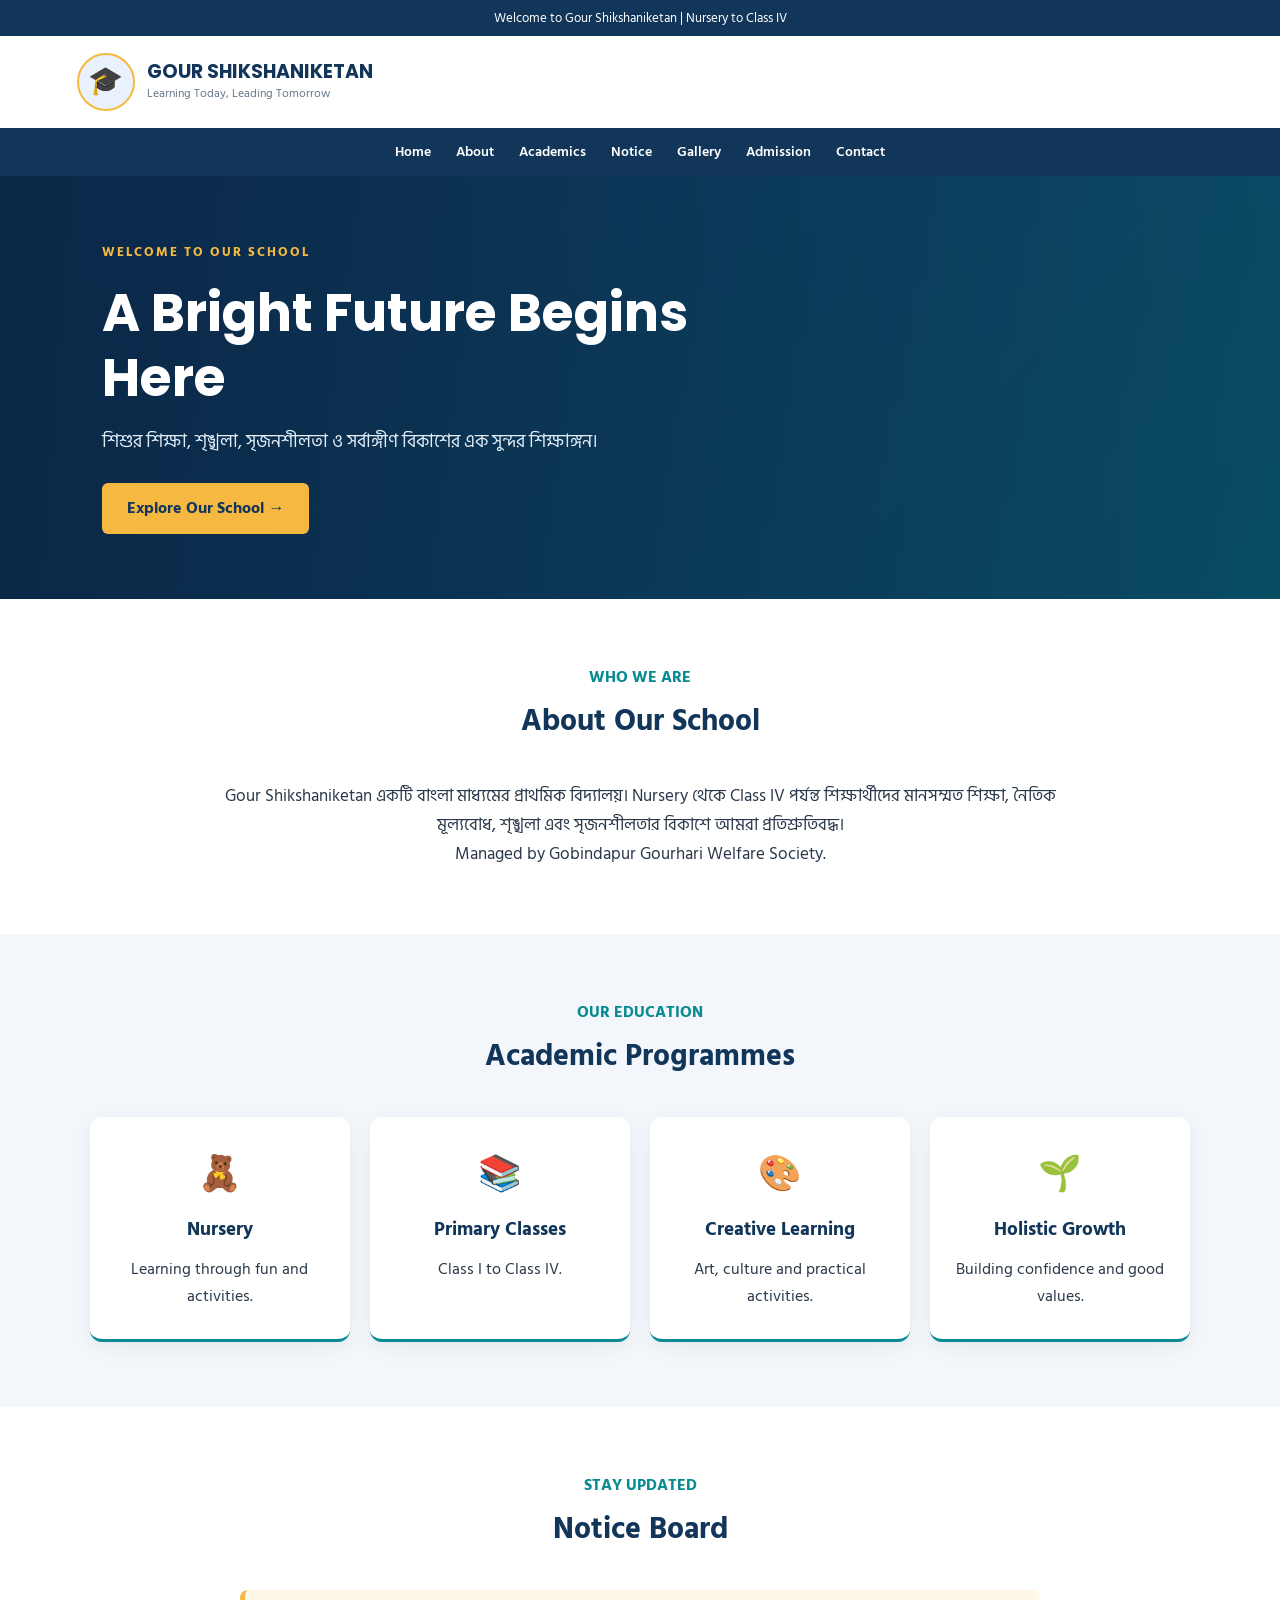
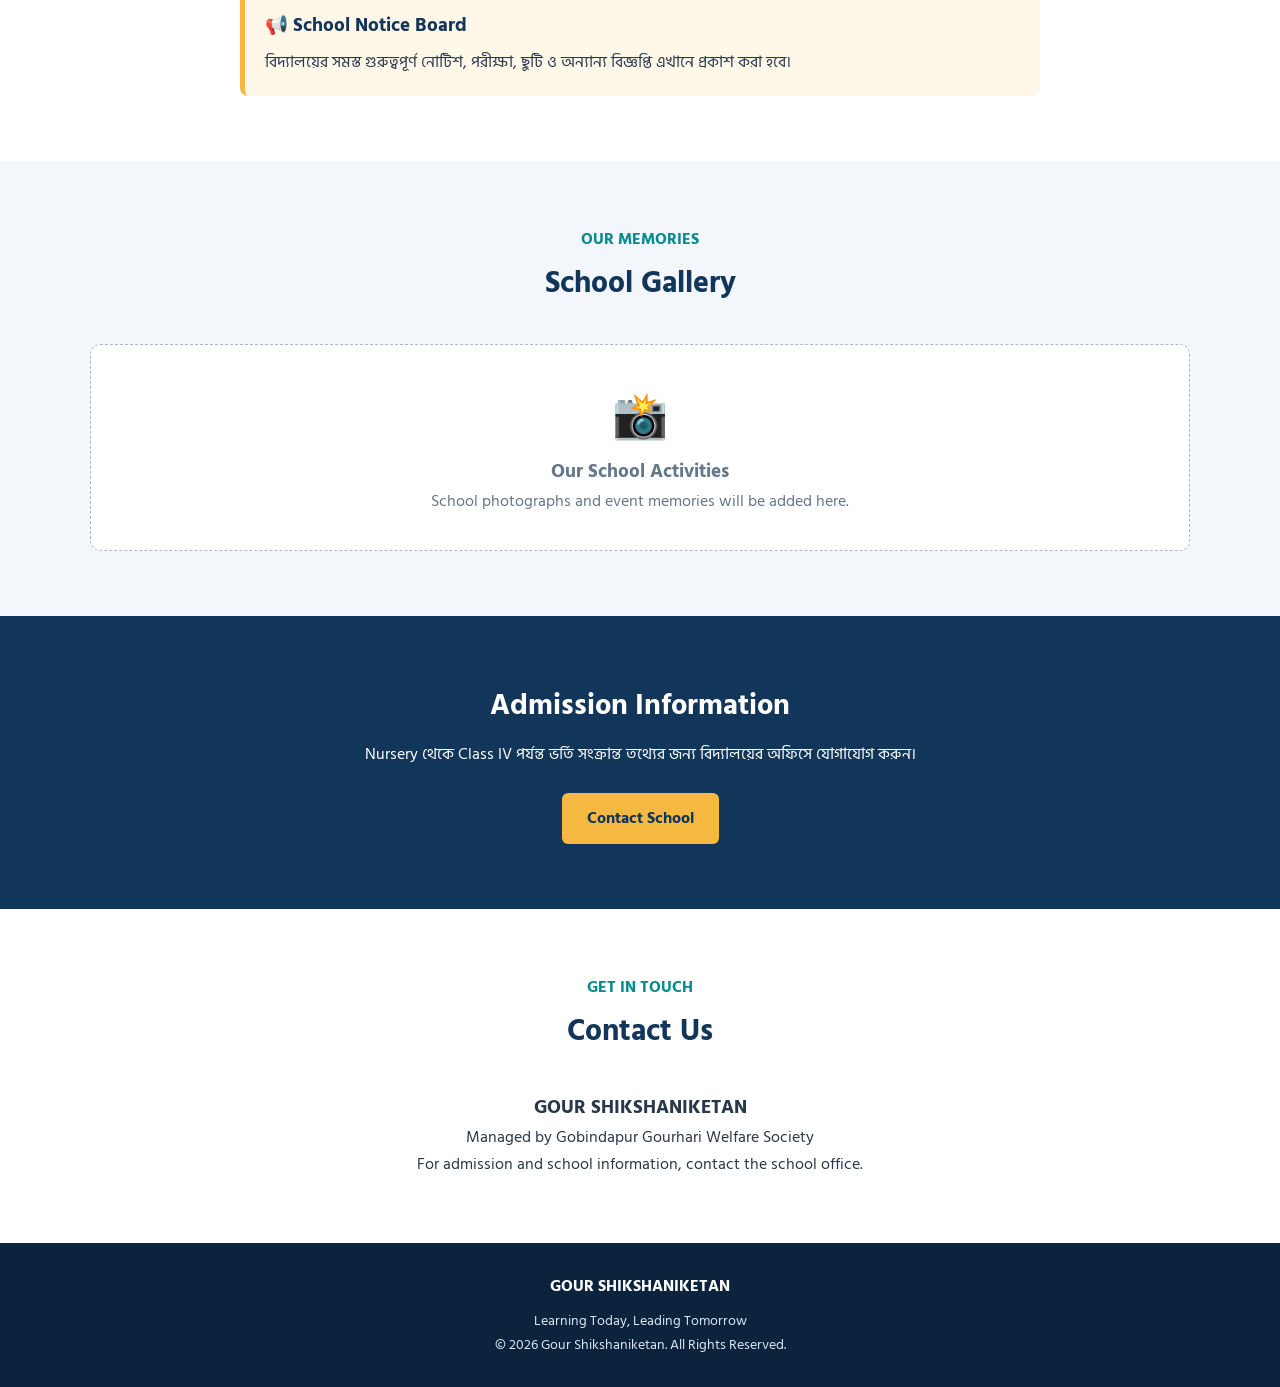
==== index.html @ a466cc0e "Update professional school design" ====
<!DOCTYPE html>
<html lang="bn">
<head>
<meta charset="UTF-8">
<meta name="viewport" content="width=device-width, initial-scale=1.0">
<meta name="description" content="Gour Shikshaniketan - A Bengali Medium School, Nursery to Class IV.">
<title>Gour Shikshaniketan | Official Website</title>

<link href="https://fonts.googleapis.com/css2?family=Hind+Siliguri:wght@400;500;600;700&family=Poppins:wght@400;500;600;700;800&display=swap" rel="stylesheet">

<style>
:root {
  --navy: #12365a;
  --blue: #1769aa;
  --teal: #078b91;
  --gold: #f5b942;
  --light: #f3f7fc;
  --white: #ffffff;
  --text: #29384a;
}

* {
  margin: 0;
  padding: 0;
  box-sizing: border-box;
}

html {
  scroll-behavior: smooth;
}

body {
  font-family: 'Hind Siliguri', sans-serif;
  color: var(--text);
  background: var(--light);
  line-height: 1.7;
}

a {
  text-decoration: none;
}

.topbar {
  background: var(--navy);
  color: white;
  text-align: center;
  padding: 7px;
  font-size: 13px;
}

header {
  background: white;
  padding: 17px 6%;
  display: flex;
  align-items: center;
  justify-content: space-between;
  gap: 15px;
  flex-wrap: wrap;
}

.brand {
  display: flex;
  align-items: center;
  gap: 12px;
}

.logo {
  height: 58px;
  width: 58px;
  border-radius: 50%;
  background: #e9f2fc;
  display: grid;
  place-items: center;
  color: var(--navy);
  font-size: 28px;
  border: 2px solid var(--gold);
}

.brand h1 {
  color: var(--navy);
  font-family: Poppins, sans-serif;
  font-size: 19px;
  line-height: 1.3;
}

.brand p {
  font-size: 12px;
  color: #66778b;
}

nav {
  background: var(--navy);
  padding: 12px 5%;
  display: flex;
  justify-content: center;
  flex-wrap: wrap;
  gap: 25px;
}

nav a {
  color: white;
  font-size: 14px;
  font-weight: 600;
}

nav a:hover {
  color: var(--gold);
}

.hero {
  min-height: 420px;
  background:
    linear-gradient(90deg, rgba(10,35,65,.94), rgba(10,35,65,.60)),
    linear-gradient(135deg, #1769aa, #078b91);
  display: flex;
  align-items: center;
  padding: 65px 8%;
  color: white;
}

.hero-content {
  max-width: 720px;
}

.hero .tag {
  color: var(--gold);
  font-weight: 700;
  letter-spacing: 2px;
  font-size: 13px;
}

.hero h2 {
  font-family: Poppins, sans-serif;
  font-size: clamp(30px, 5vw, 52px);
  line-height: 1.25;
  margin: 17px 0;
}

.hero p {
  font-size: 18px;
  max-width: 600px;
  color: #e2edf8;
}

.btn {
  display: inline-block;
  background: var(--gold);
  color: var(--navy);
  padding: 12px 25px;
  border-radius: 6px;
  font-weight: 700;
  margin-top: 25px;
}

.section {
  padding: 65px 7%;
}

.section-title {
  text-align: center;
  margin-bottom: 35px;
}

.section-title span {
  color: var(--teal);
  font-weight: 700;
}

.section-title h2 {
  color: var(--navy);
  font-size: 30px;
  margin-top: 5px;
}

.about {
  background: white;
}

.about-content {
  max-width: 850px;
  margin: auto;
  text-align: center;
  font-size: 17px;
}

.cards {
  display: grid;
  grid-template-columns: repeat(auto-fit, minmax(210px, 1fr));
  gap: 20px;
}

.card {
  background: white;
  padding: 28px 20px;
  border-radius: 12px;
  text-align: center;
  box-shadow: 0 5px 20px rgba(0,0,0,.06);
  border-bottom: 3px solid var(--teal);
}

.card .icon {
  font-size: 35px;
}

.card h3 {
  color: var(--navy);
  margin: 10px 0;
}

.notice-section {
  background: white;
}

.notice {
  max-width: 800px;
  margin: auto;
  background: #fff8e9;
  border-left: 5px solid var(--gold);
  padding: 20px;
  border-radius: 8px;
}

.notice h3 {
  color: var(--navy);
}

.notice p {
  margin-top: 7px;
}

.gallery {
  background: var(--light);
}

.gallery-box {
  background: white;
  padding: 35px 15px;
  text-align: center;
  border-radius: 10px;
  border: 1px dashed #aab9c9;
  color: #65778b;
}

.admission {
  background: var(--navy);
  color: white;
  text-align: center;
}

.admission h2 {
  font-size: 29px;
  margin-bottom: 10px;
}

.contact {
  background: white;
  text-align: center;
}

footer {
  background: #0b233d;
  color: #dce7f2;
  text-align: center;
  padding: 30px 15px;
  font-size: 14px;
}

footer h3 {
  color: white;
  margin-bottom: 8px;
}

@media(max-width:600px) {
  header {
    justify-content: center;
    text-align: center;
  }

  .brand {
    flex-direction: column;
  }

  nav {
    gap: 12px 18px;
  }

  .hero {
    min-height: 350px;
    padding: 45px 7%;
  }

  .section {
    padding: 45px 6%;
  }
}
</style>
</head>

<body>

<div class="topbar">
Welcome to Gour Shikshaniketan | Nursery to Class IV
</div>

<header>
  <div class="brand">
    <div class="logo">🎓</div>
    <div>
      <h1>GOUR SHIKSHANIKETAN</h1>
      <p>Learning Today, Leading Tomorrow</p>
    </div>
  </div>
</header>

<nav>
  <a href="#home">Home</a>
  <a href="#about">About</a>
  <a href="#academics">Academics</a>
  <a href="#notice">Notice</a>
  <a href="#gallery">Gallery</a>
  <a href="#admission">Admission</a>
  <a href="#contact">Contact</a>
</nav>

<section class="hero" id="home">
  <div class="hero-content">
    <div class="tag">WELCOME TO OUR SCHOOL</div>
    <h2>A Bright Future Begins Here</h2>
    <p>
      শিশুর শিক্ষা, শৃঙ্খলা, সৃজনশীলতা ও
      সর্বাঙ্গীণ বিকাশের এক সুন্দর শিক্ষাঙ্গন।
    </p>
    <a class="btn" href="#about">Explore Our School →</a>
  </div>
</section>

<section class="section about" id="about">
  <div class="section-title">
    <span>WHO WE ARE</span>
    <h2>About Our School</h2>
  </div>
  <div class="about-content">
    <p>
      Gour Shikshaniketan একটি বাংলা মাধ্যমের
      প্রাথমিক বিদ্যালয়। Nursery থেকে Class IV
      পর্যন্ত শিক্ষার্থীদের মানসম্মত শিক্ষা,
      নৈতিক মূল্যবোধ, শৃঙ্খলা এবং সৃজনশীলতার
      বিকাশে আমরা প্রতিশ্রুতিবদ্ধ।
    </p>
    <p>
      Managed by Gobindapur Gourhari Welfare Society.
    </p>
  </div>
</section>

<section class="section" id="academics">
  <div class="section-title">
    <span>OUR EDUCATION</span>
    <h2>Academic Programmes</h2>
  </div>

  <div class="cards">
    <div class="card">
      <div class="icon">🧸</div>
      <h3>Nursery</h3>
      <p>Learning through fun and activities.</p>
    </div>
    <div class="card">
      <div class="icon">📚</div>
      <h3>Primary Classes</h3>
      <p>Class I to Class IV.</p>
    </div>
    <div class="card">
      <div class="icon">🎨</div>
      <h3>Creative Learning</h3>
      <p>Art, culture and practical activities.</p>
    </div>
    <div class="card">
      <div class="icon">🌱</div>
      <h3>Holistic Growth</h3>
      <p>Building confidence and good values.</p>
    </div>
  </div>
</section>

<section class="section notice-section" id="notice">
  <div class="section-title">
    <span>STAY UPDATED</span>
    <h2>Notice Board</h2>
  </div>

  <div class="notice">
    <h3>📢 School Notice Board</h3>
    <p>
      বিদ্যালয়ের সমস্ত গুরুত্বপূর্ণ নোটিশ,
      পরীক্ষা, ছুটি ও অন্যান্য বিজ্ঞপ্তি
      এখানে প্রকাশ করা হবে।
    </p>
  </div>
</section>

<section class="section gallery" id="gallery">
  <div class="section-title">
    <span>OUR MEMORIES</span>
    <h2>School Gallery</h2>
  </div>

  <div class="gallery-box">
    <div style="font-size:45px">📸</div>
    <h3>Our School Activities</h3>
    <p>School photographs and event memories will be added here.</p>
  </div>
</section>

<section class="section admission" id="admission">
  <h2>Admission Information</h2>
  <p>
    Nursery থেকে Class IV পর্যন্ত ভর্তি সংক্রান্ত
    তথ্যের জন্য বিদ্যালয়ের অফিসে যোগাযোগ করুন।
  </p>
  <a class="btn" href="#contact">Contact School</a>
</section>

<section class="section contact" id="contact">
  <div class="section-title">
    <span>GET IN TOUCH</span>
    <h2>Contact Us</h2>
  </div>

  <h3>GOUR SHIKSHANIKETAN</h3>
  <p>Managed by Gobindapur Gourhari Welfare Society</p>
  <p>For admission and school information, contact the school office.</p>
</section>

<footer>
  <h3>GOUR SHIKSHANIKETAN</h3>
  <p>Learning Today, Leading Tomorrow</p>
  <p>© 2026 Gour Shikshaniketan. All Rights Reserved.</p>
</footer>

</body>
</html>
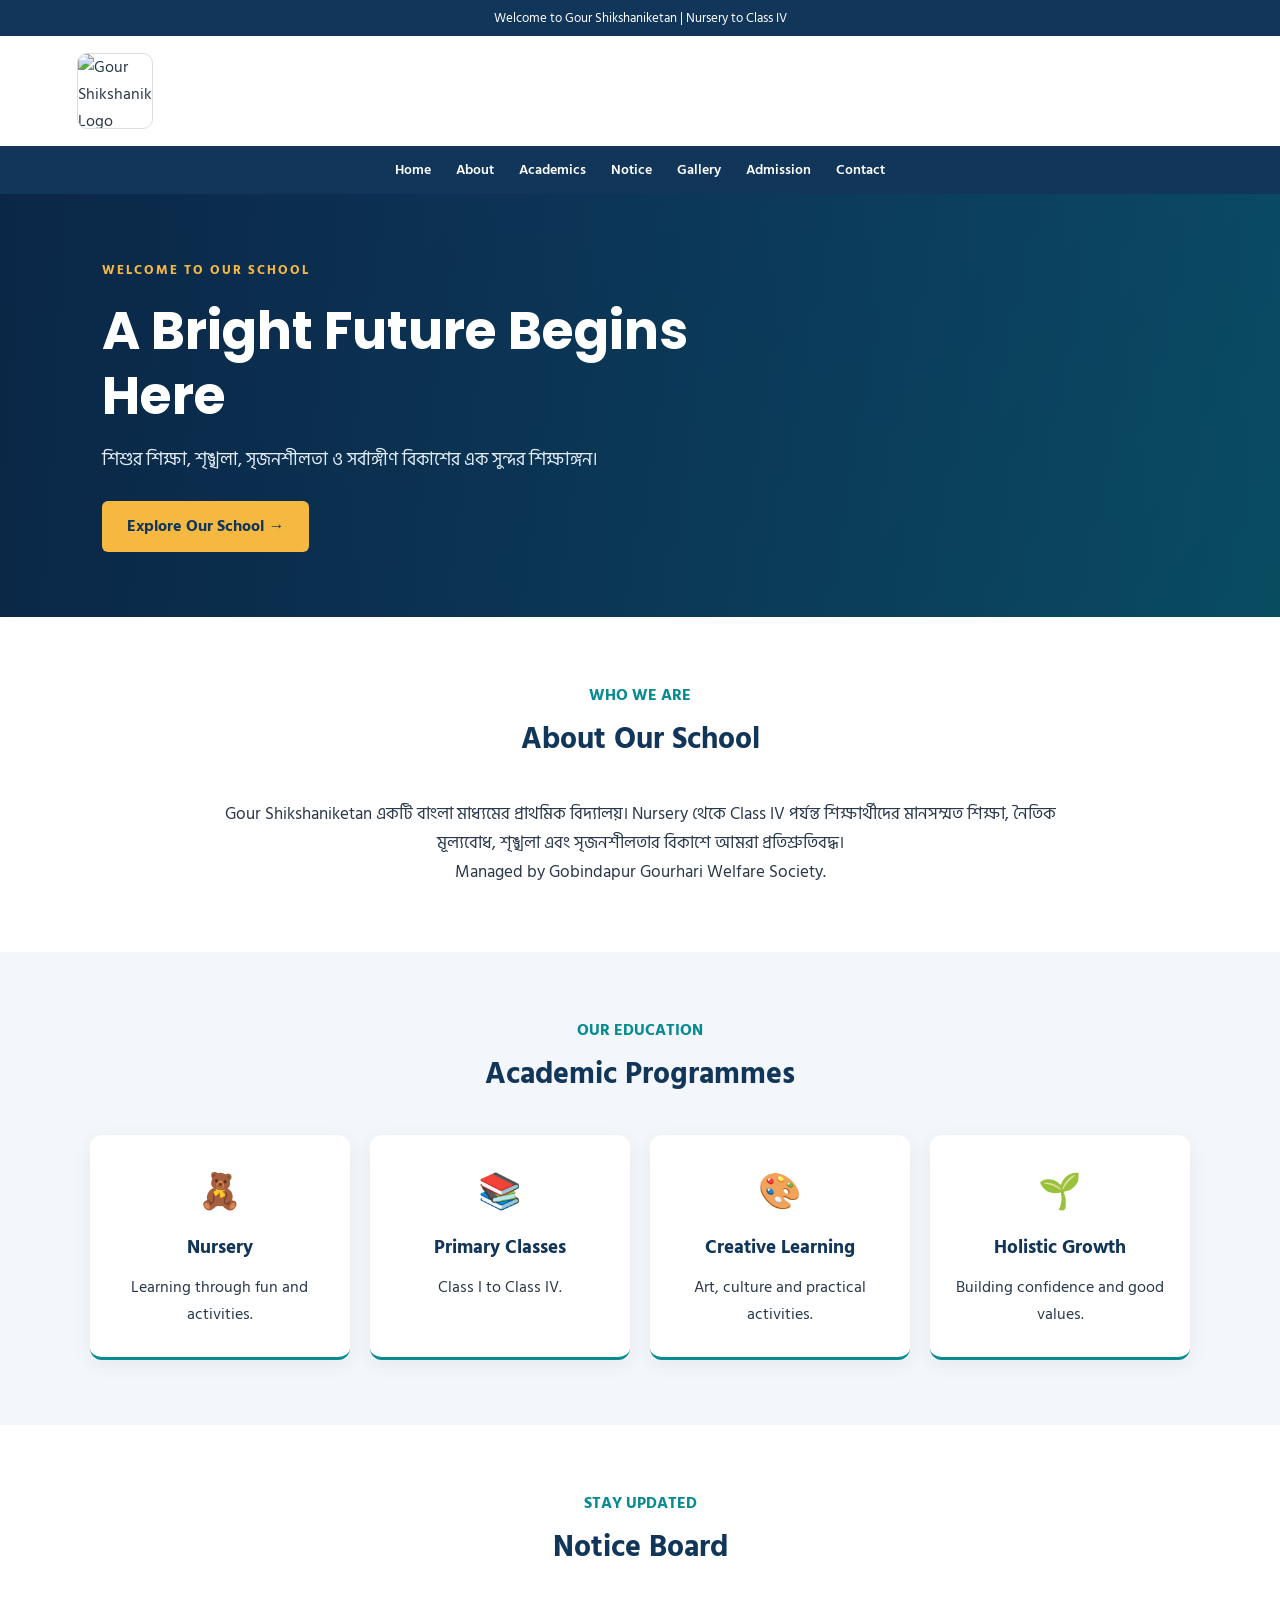
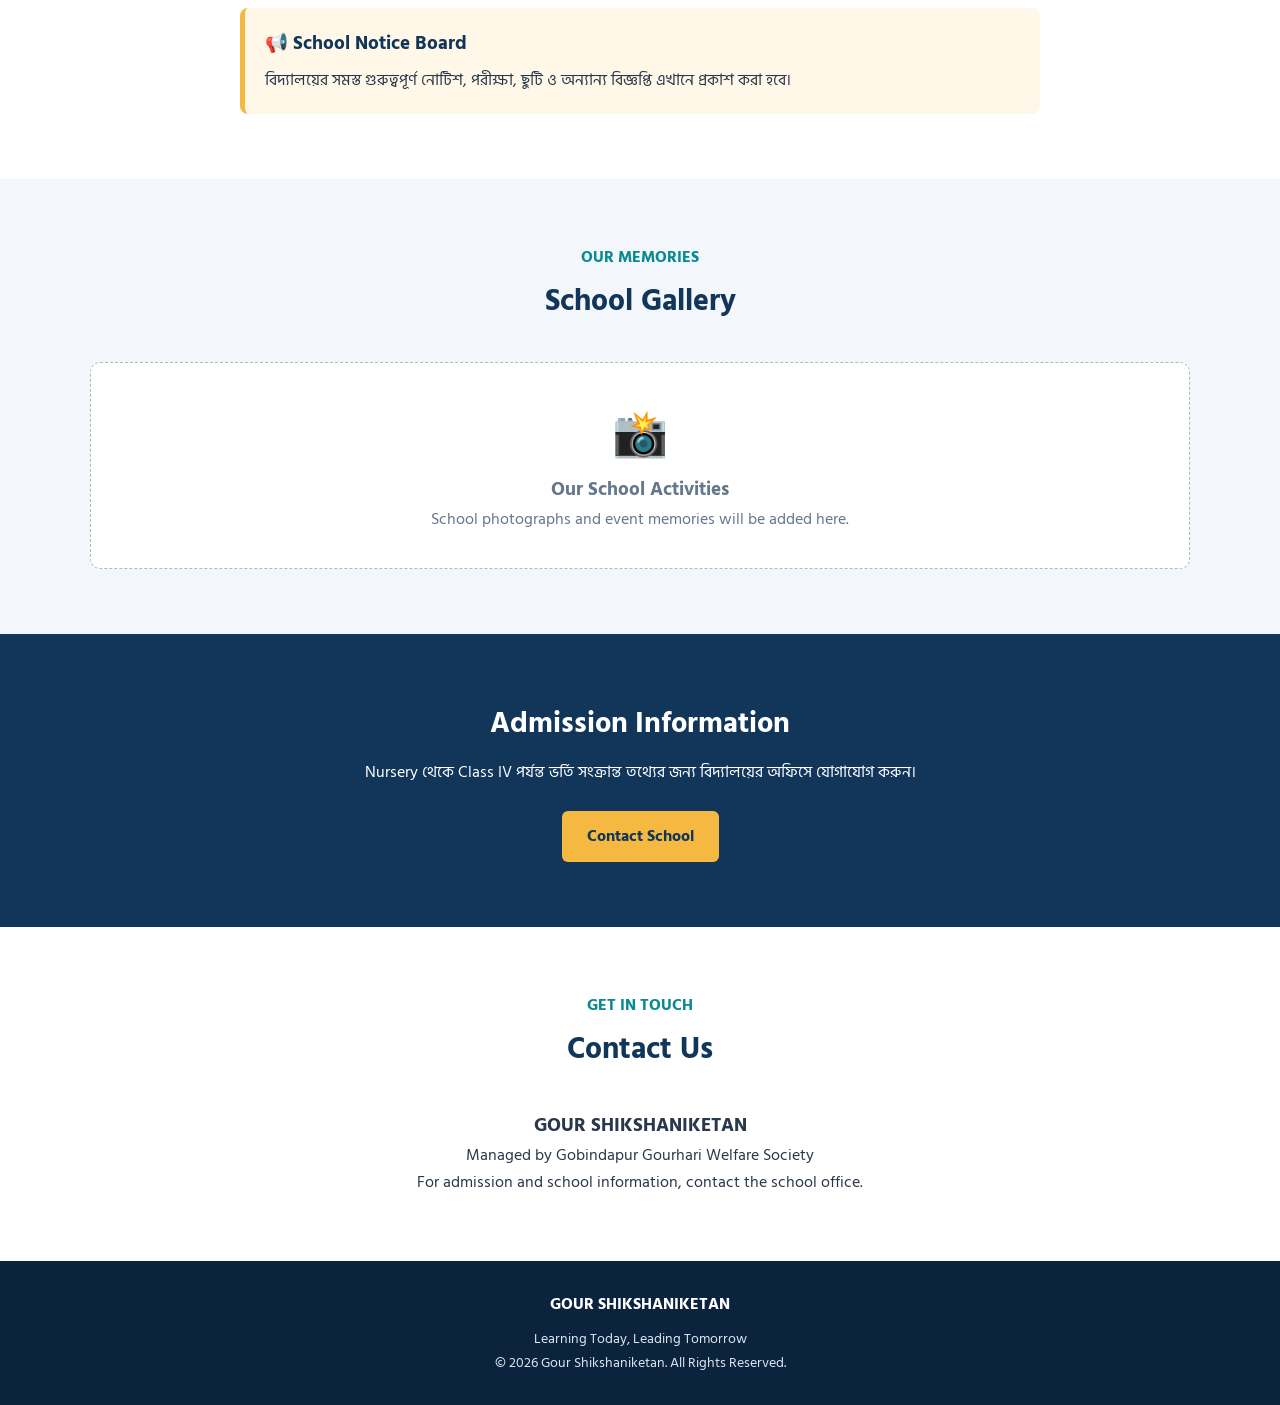
==== commit 13a6c713: "Update index.html" ====
--- a/index.html
+++ b/index.html
@@ -1,4 +1,3 @@
-
 <!DOCTYPE html>
 <html lang="bn">
 <head>
@@ -66,15 +65,19 @@
 }
 
 .logo {
-  height: 58px;
-  width: 58px;
-  border-radius: 50%;
-  background: #e9f2fc;
-  display: grid;
-  place-items: center;
-  color: var(--navy);
-  font-size: 28px;
-  border: 2px solid var(--gold);
+  width: 76px;
+  height: 76px;
+  background: white;
+  border-radius: 10px;
+  border: 1px solid #ddd;
+  overflow: hidden;
+  flex-shrink: 0;
+}
+
+.logo img {
+  width: 100%;
+  height: 100%;
+  object-fit: contain;
 }
 
 .brand h1 {
@@ -305,7 +308,8 @@
 
 <header>
   <div class="brand">
-    <div class="logo">🎓</div>
+    <div class="logo">
+  <img src="school-logo.png" alt="Gour Shikshaniketan Logo">
     <div>
       <h1>GOUR SHIKSHANIKETAN</h1>
       <p>Learning Today, Leading Tomorrow</p>
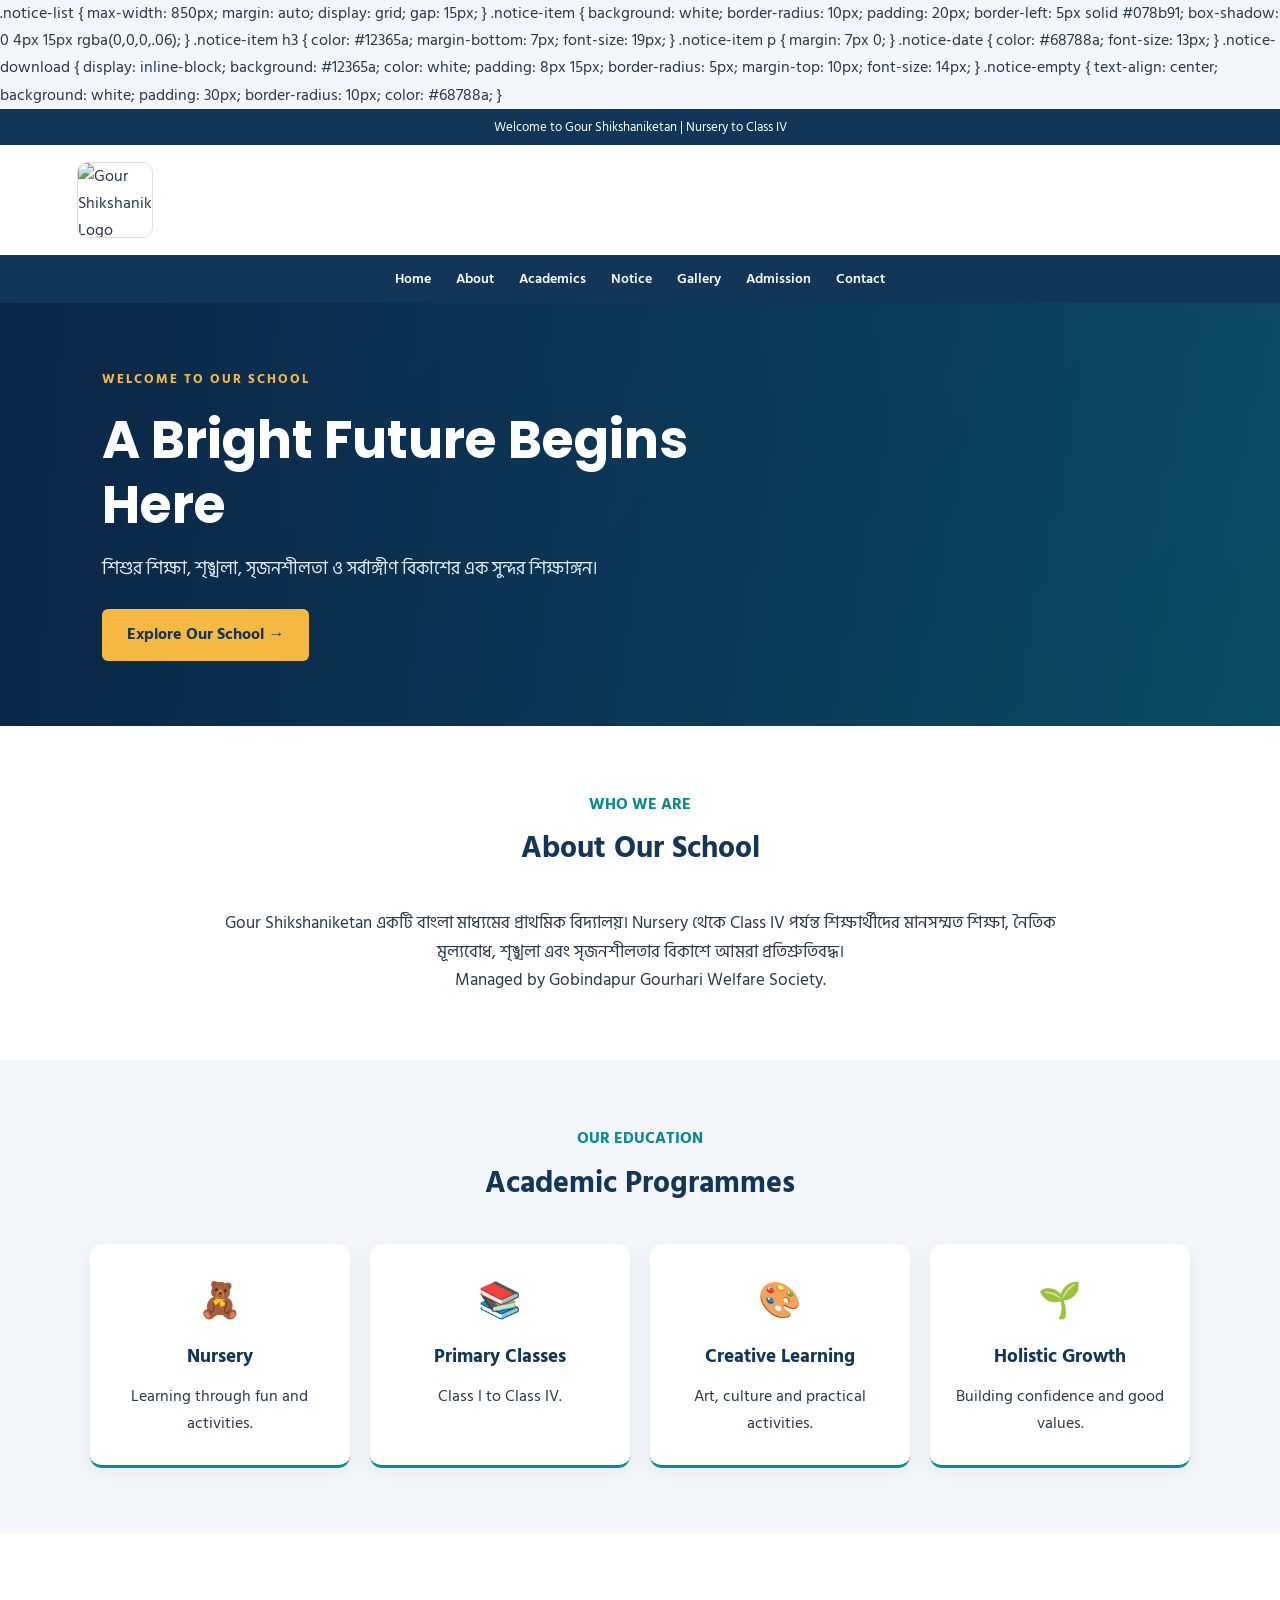
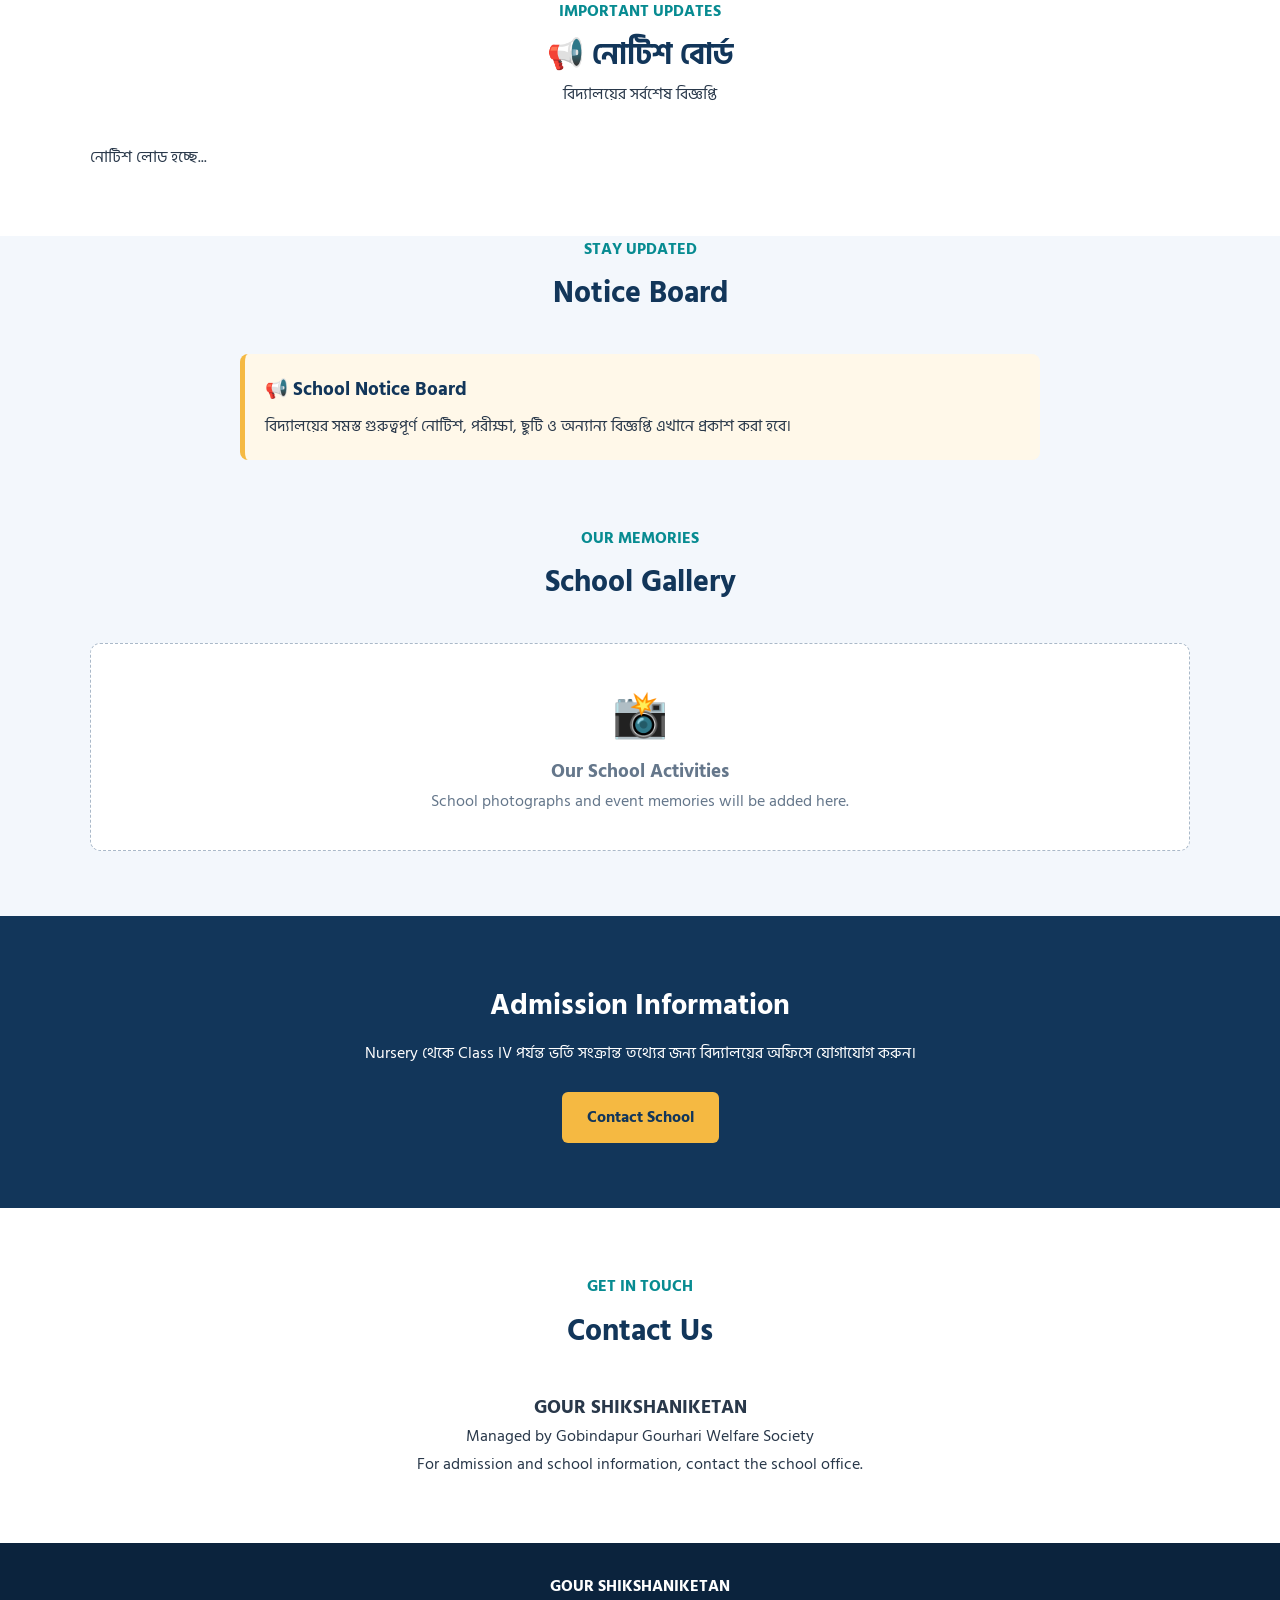
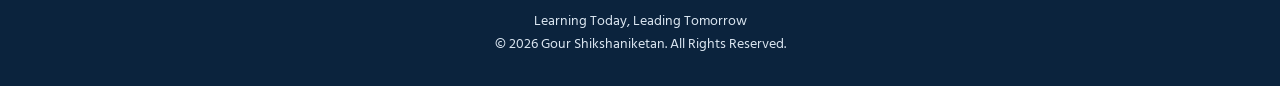
==== commit f89c8cb4: "Update index.html" ====
--- a/index.html
+++ b/index.html
@@ -7,6 +7,54 @@
 <title>Gour Shikshaniketan | Official Website</title>
 
 <link href="https://fonts.googleapis.com/css2?family=Hind+Siliguri:wght@400;500;600;700&family=Poppins:wght@400;500;600;700;800&display=swap" rel="stylesheet">
+
+.notice-list {
+  max-width: 850px;
+  margin: auto;
+  display: grid;
+  gap: 15px;
+}
+
+.notice-item {
+  background: white;
+  border-radius: 10px;
+  padding: 20px;
+  border-left: 5px solid #078b91;
+  box-shadow: 0 4px 15px rgba(0,0,0,.06);
+}
+
+.notice-item h3 {
+  color: #12365a;
+  margin-bottom: 7px;
+  font-size: 19px;
+}
+
+.notice-item p {
+  margin: 7px 0;
+}
+
+.notice-date {
+  color: #68788a;
+  font-size: 13px;
+}
+
+.notice-download {
+  display: inline-block;
+  background: #12365a;
+  color: white;
+  padding: 8px 15px;
+  border-radius: 5px;
+  margin-top: 10px;
+  font-size: 14px;
+}
+
+.notice-empty {
+  text-align: center;
+  background: white;
+  padding: 30px;
+  border-radius: 10px;
+  color: #68788a;
+}
 
 <style>
 :root {
@@ -299,6 +347,63 @@
 }
 </style>
 </head>
+
+<script>
+
+const notices = [
+  // নতুন নোটিশ এখানে যোগ করবেন
+];
+
+const noticeList = document.getElementById("noticeList");
+
+function showNotices() {
+
+  noticeList.innerHTML = "";
+
+  if (notices.length === 0) {
+    const empty = document.createElement("div");
+    empty.className = "notice-empty";
+    empty.textContent = "বর্তমানে কোনো নোটিশ প্রকাশিত হয়নি।";
+    noticeList.appendChild(empty);
+    return;
+  }
+
+  notices.forEach(notice => {
+
+    const card = document.createElement("div");
+    card.className = "notice-item";
+
+    const heading = document.createElement("h3");
+    heading.textContent = "📌 " + notice.title;
+
+    const date = document.createElement("p");
+    date.className = "notice-date";
+    date.textContent = "প্রকাশের তারিখ: " + notice.date;
+
+    const description = document.createElement("p");
+    description.textContent = notice.description;
+
+    card.appendChild(heading);
+    card.appendChild(date);
+    card.appendChild(description);
+
+    if (notice.file) {
+      const link = document.createElement("a");
+      link.className = "notice-download";
+      link.href = notice.file;
+      link.textContent = "📄 PDF Download";
+      link.setAttribute("download", "");
+      card.appendChild(link);
+    }
+
+    noticeList.appendChild(card);
+
+  });
+}
+
+showNotices();
+
+</script>
 
 <body>
 
@@ -388,7 +493,21 @@
   </div>
 </section>
 
+
 <section class="section notice-section" id="notice">
+
+  <div class="section-title">
+    <span>IMPORTANT UPDATES</span>
+    <h2>📢 নোটিশ বোর্ড</h2>
+    <p>বিদ্যালয়ের সর্বশেষ বিজ্ঞপ্তি</p>
+  </div>
+
+  <div id="noticeList" class="notice-list">
+    <p>নোটিশ লোড হচ্ছে...</p>
+  </div>
+
+</section>
+
   <div class="section-title">
     <span>STAY UPDATED</span>
     <h2>Notice Board</h2>
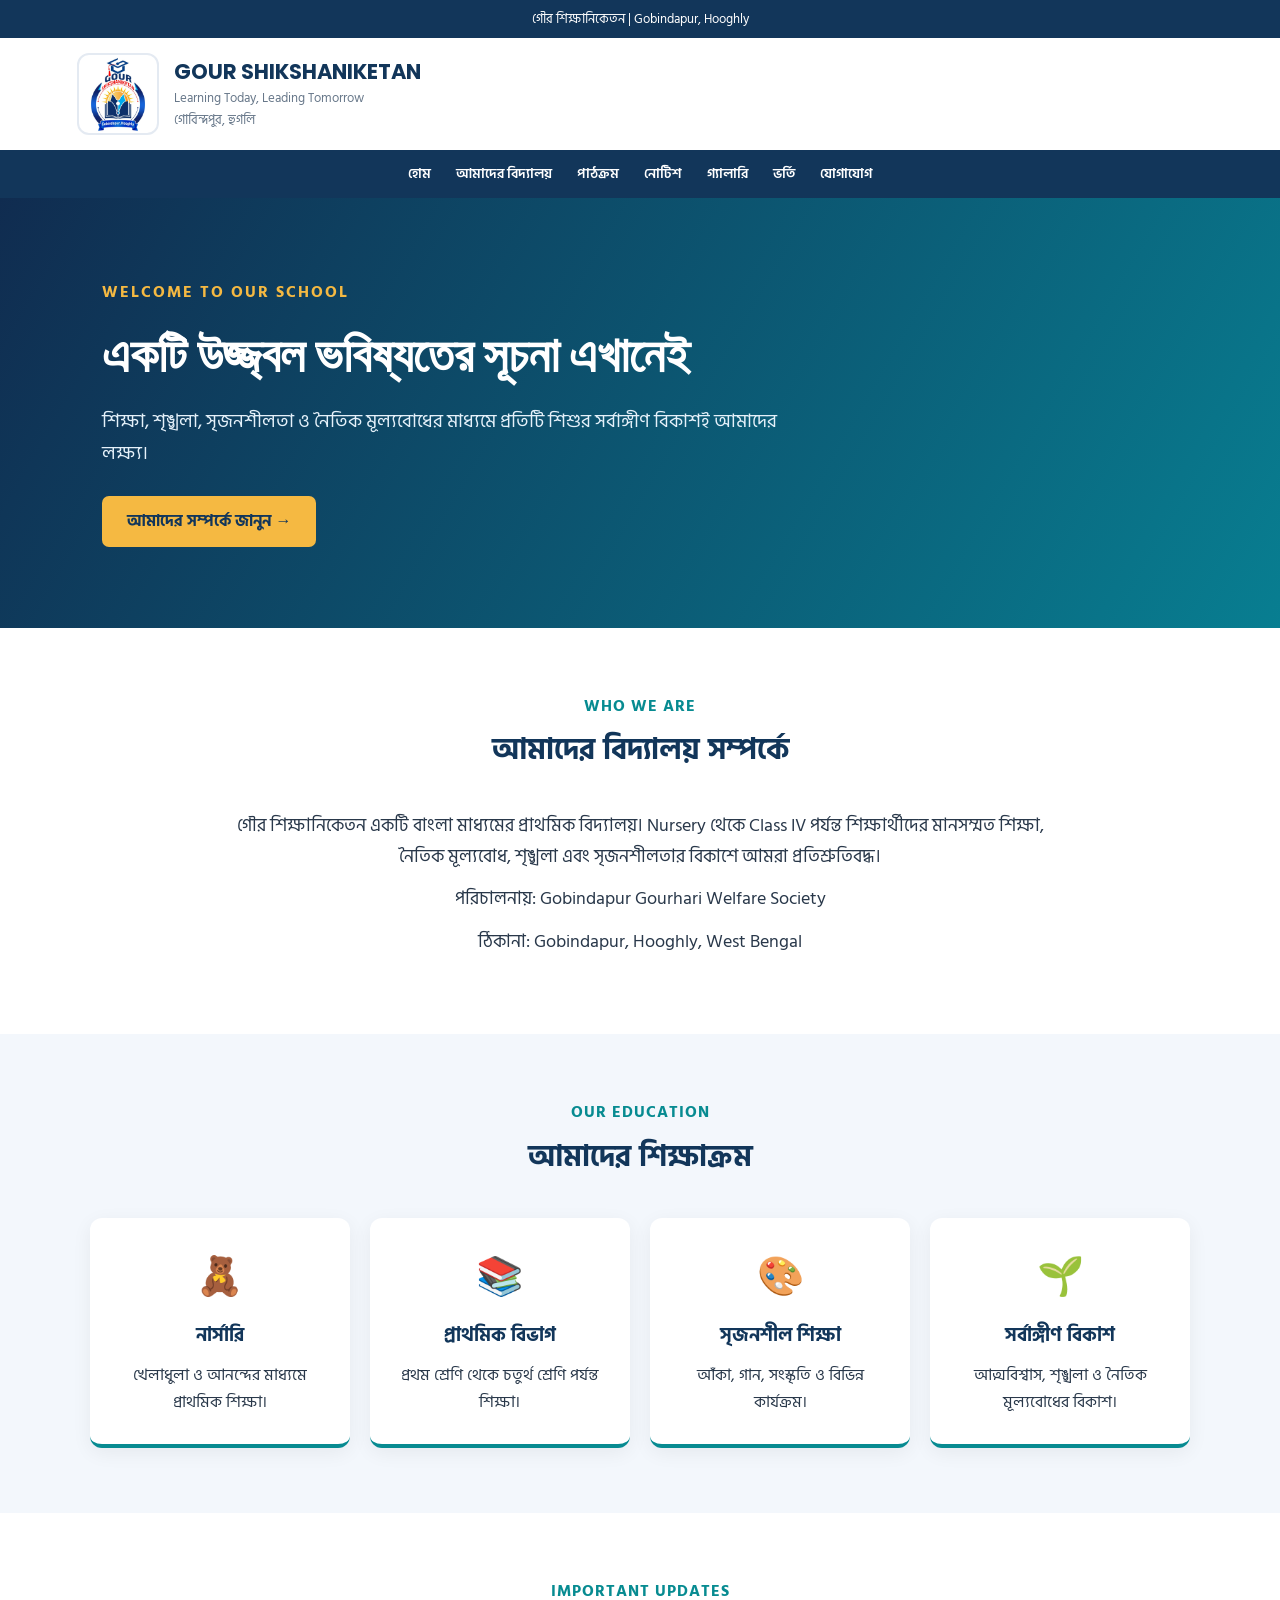
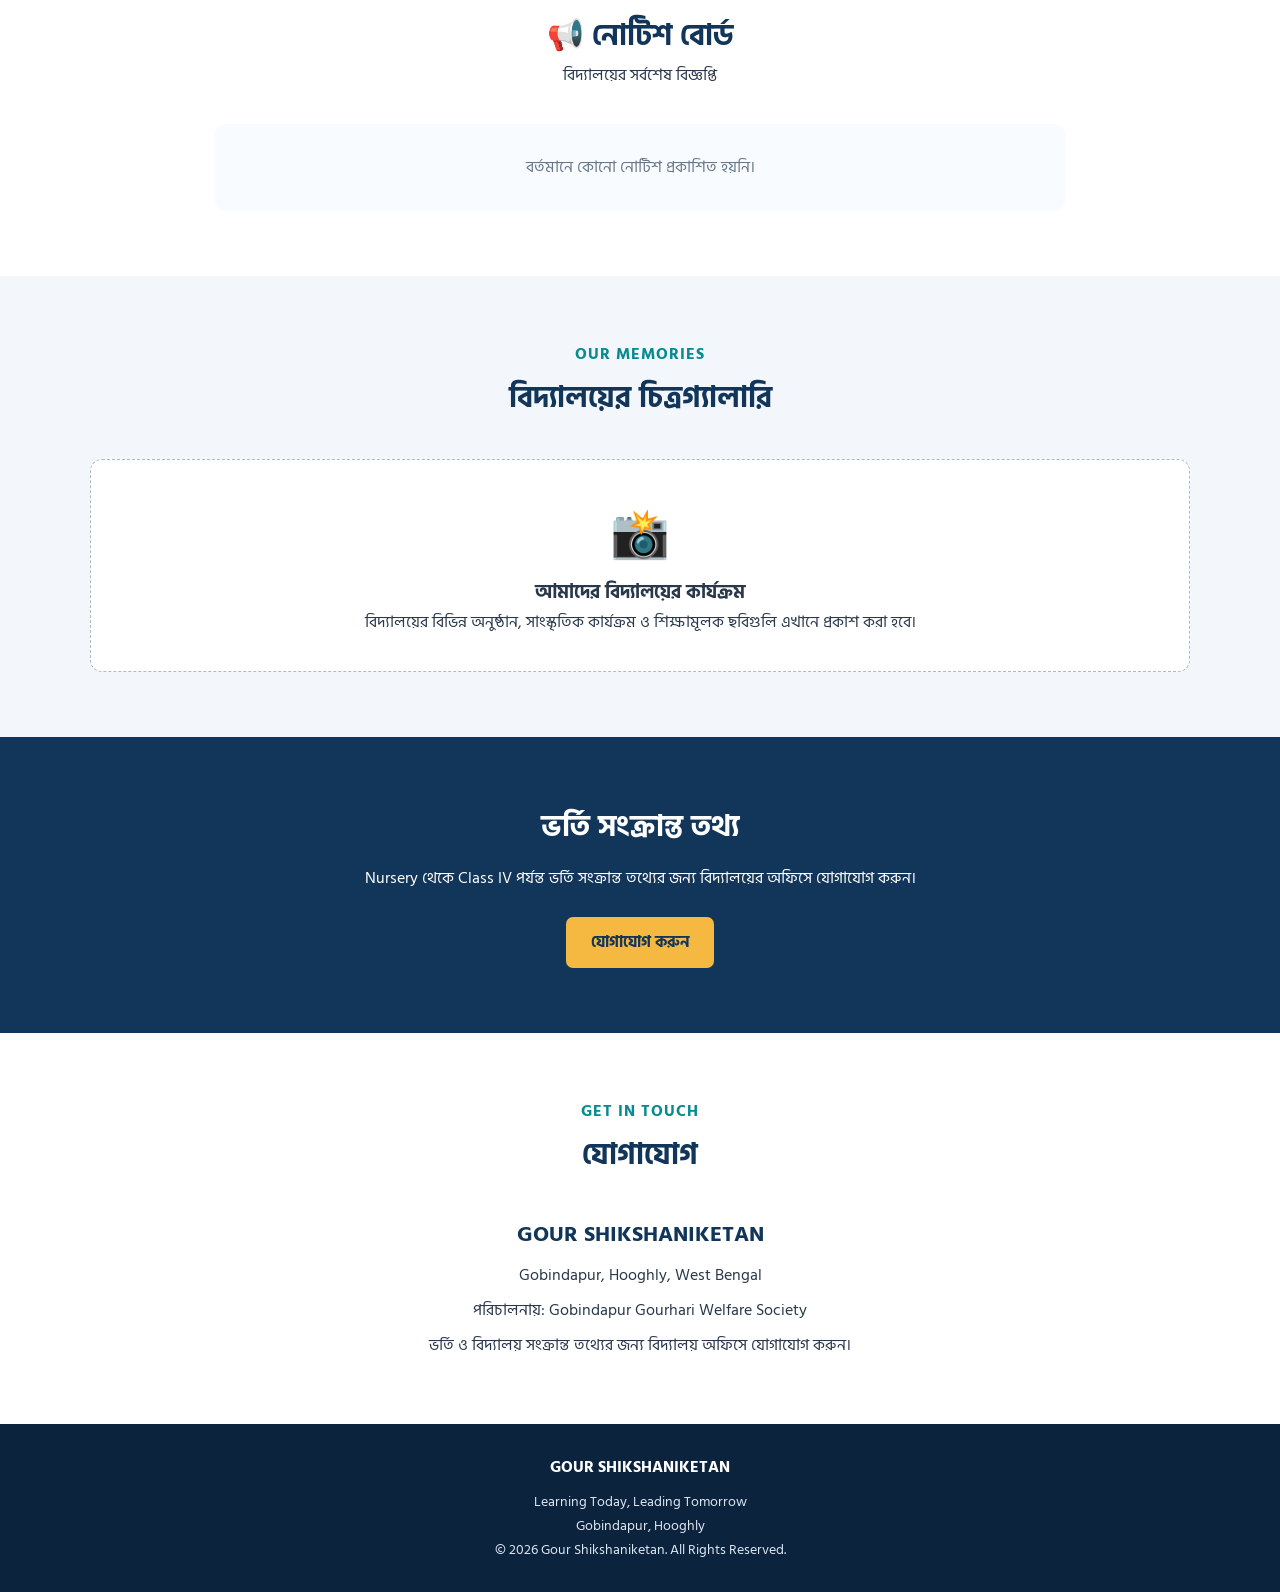
==== commit 9b5dee7e: "Complete professional school website" ====
--- a/index.html
+++ b/index.html
@@ -1,60 +1,14 @@
+
 <!DOCTYPE html>
 <html lang="bn">
 <head>
 <meta charset="UTF-8">
 <meta name="viewport" content="width=device-width, initial-scale=1.0">
-<meta name="description" content="Gour Shikshaniketan - A Bengali Medium School, Nursery to Class IV.">
+
 <title>Gour Shikshaniketan | Official Website</title>
-
-<link href="https://fonts.googleapis.com/css2?family=Hind+Siliguri:wght@400;500;600;700&family=Poppins:wght@400;500;600;700;800&display=swap" rel="stylesheet">
-
-.notice-list {
-  max-width: 850px;
-  margin: auto;
-  display: grid;
-  gap: 15px;
-}
-
-.notice-item {
-  background: white;
-  border-radius: 10px;
-  padding: 20px;
-  border-left: 5px solid #078b91;
-  box-shadow: 0 4px 15px rgba(0,0,0,.06);
-}
-
-.notice-item h3 {
-  color: #12365a;
-  margin-bottom: 7px;
-  font-size: 19px;
-}
-
-.notice-item p {
-  margin: 7px 0;
-}
-
-.notice-date {
-  color: #68788a;
-  font-size: 13px;
-}
-
-.notice-download {
-  display: inline-block;
-  background: #12365a;
-  color: white;
-  padding: 8px 15px;
-  border-radius: 5px;
-  margin-top: 10px;
-  font-size: 14px;
-}
-
-.notice-empty {
-  text-align: center;
-  background: white;
-  padding: 30px;
-  border-radius: 10px;
-  color: #68788a;
-}
+<meta name="description" content="Gour Shikshaniketan, Gobindapur, Hooghly. A Bengali Medium Primary School.">
+
+<link href="https://fonts.googleapis.com/css2?family=Hind+Siliguri:wght@400;500;600;700&family=Poppins:wght@500;600;700;800&display=swap" rel="stylesheet">
 
 <style>
 :root {
@@ -63,8 +17,8 @@
   --teal: #078b91;
   --gold: #f5b942;
   --light: #f3f7fc;
+  --text: #29384a;
   --white: #ffffff;
-  --text: #29384a;
 }
 
 * {
@@ -75,6 +29,7 @@
 
 html {
   scroll-behavior: smooth;
+  scroll-padding-top: 85px;
 }
 
 body {
@@ -92,34 +47,33 @@
   background: var(--navy);
   color: white;
   text-align: center;
-  padding: 7px;
+  padding: 8px 12px;
   font-size: 13px;
 }
 
 header {
   background: white;
-  padding: 17px 6%;
+  padding: 15px 6%;
   display: flex;
   align-items: center;
   justify-content: space-between;
   gap: 15px;
-  flex-wrap: wrap;
 }
 
 .brand {
   display: flex;
   align-items: center;
-  gap: 12px;
+  gap: 15px;
 }
 
 .logo {
-  width: 76px;
-  height: 76px;
-  background: white;
-  border-radius: 10px;
-  border: 1px solid #ddd;
+  width: 82px;
+  height: 82px;
+  flex-shrink: 0;
+  background: white;
+  border: 2px solid #e4eaf2;
+  border-radius: 12px;
   overflow: hidden;
-  flex-shrink: 0;
 }
 
 .logo img {
@@ -129,15 +83,15 @@
 }
 
 .brand h1 {
+  font-family: Poppins, sans-serif;
   color: var(--navy);
-  font-family: Poppins, sans-serif;
-  font-size: 19px;
-  line-height: 1.3;
+  font-size: 21px;
+  line-height: 1.4;
 }
 
 .brand p {
-  font-size: 12px;
-  color: #66778b;
+  color: #68788a;
+  font-size: 13px;
 }
 
 nav {
@@ -160,10 +114,8 @@
 }
 
 .hero {
-  min-height: 420px;
-  background:
-    linear-gradient(90deg, rgba(10,35,65,.94), rgba(10,35,65,.60)),
-    linear-gradient(135deg, #1769aa, #078b91);
+  min-height: 430px;
+  background: linear-gradient(120deg, #102c50, #087e91);
   display: flex;
   align-items: center;
   padding: 65px 8%;
@@ -174,24 +126,22 @@
   max-width: 720px;
 }
 
-.hero .tag {
+.hero-tag {
   color: var(--gold);
   font-weight: 700;
   letter-spacing: 2px;
-  font-size: 13px;
 }
 
 .hero h2 {
   font-family: Poppins, sans-serif;
-  font-size: clamp(30px, 5vw, 52px);
-  line-height: 1.25;
-  margin: 17px 0;
+  font-size: clamp(30px, 5vw, 49px);
+  line-height: 1.3;
+  margin: 18px 0;
 }
 
 .hero p {
-  font-size: 18px;
-  max-width: 600px;
-  color: #e2edf8;
+  font-size: 19px;
+  color: #e5f1fa;
 }
 
 .btn {
@@ -199,7 +149,7 @@
   background: var(--gold);
   color: var(--navy);
   padding: 12px 25px;
-  border-radius: 6px;
+  border-radius: 7px;
   font-weight: 700;
   margin-top: 25px;
 }
@@ -216,6 +166,7 @@
 .section-title span {
   color: var(--teal);
   font-weight: 700;
+  letter-spacing: 1px;
 }
 
 .section-title h2 {
@@ -232,7 +183,11 @@
   max-width: 850px;
   margin: auto;
   text-align: center;
-  font-size: 17px;
+  font-size: 18px;
+}
+
+.about-content p {
+  margin-bottom: 12px;
 }
 
 .cards {
@@ -247,11 +202,11 @@
   border-radius: 12px;
   text-align: center;
   box-shadow: 0 5px 20px rgba(0,0,0,.06);
-  border-bottom: 3px solid var(--teal);
-}
-
-.card .icon {
-  font-size: 35px;
+  border-bottom: 4px solid var(--teal);
+}
+
+.card-icon {
+  font-size: 38px;
 }
 
 .card h3 {
@@ -263,21 +218,52 @@
   background: white;
 }
 
-.notice {
-  max-width: 800px;
+.notice-list {
+  max-width: 850px;
   margin: auto;
-  background: #fff8e9;
-  border-left: 5px solid var(--gold);
+  display: grid;
+  gap: 16px;
+}
+
+.notice-item {
+  background: #f8fbff;
+  border-radius: 10px;
   padding: 20px;
-  border-radius: 8px;
-}
-
-.notice h3 {
+  border-left: 5px solid var(--teal);
+  box-shadow: 0 4px 15px rgba(0,0,0,.06);
+}
+
+.notice-item h3 {
   color: var(--navy);
-}
-
-.notice p {
-  margin-top: 7px;
+  font-size: 19px;
+  margin-bottom: 5px;
+}
+
+.notice-date {
+  color: #68788a;
+  font-size: 13px;
+}
+
+.notice-item p {
+  margin-top: 8px;
+}
+
+.notice-download {
+  display: inline-block;
+  background: var(--navy);
+  color: white;
+  padding: 8px 16px;
+  border-radius: 5px;
+  margin-top: 12px;
+  font-size: 14px;
+}
+
+.notice-empty {
+  text-align: center;
+  background: #f8fbff;
+  padding: 30px;
+  border-radius: 10px;
+  color: #68788a;
 }
 
 .gallery {
@@ -286,11 +272,14 @@
 
 .gallery-box {
   background: white;
-  padding: 35px 15px;
-  text-align: center;
-  border-radius: 10px;
+  border-radius: 12px;
+  padding: 35px;
+  text-align: center;
   border: 1px dashed #aab9c9;
-  color: #65778b;
+}
+
+.gallery-box .icon {
+  font-size: 48px;
 }
 
 .admission {
@@ -300,13 +289,22 @@
 }
 
 .admission h2 {
-  font-size: 29px;
-  margin-bottom: 10px;
+  font-size: 30px;
+  margin-bottom: 12px;
 }
 
 .contact {
   background: white;
   text-align: center;
+}
+
+.contact h3 {
+  color: var(--navy);
+  font-size: 22px;
+}
+
+.contact p {
+  margin-top: 8px;
 }
 
 footer {
@@ -324,16 +322,29 @@
 
 @media(max-width:600px) {
   header {
-    justify-content: center;
-    text-align: center;
-  }
-
-  .brand {
-    flex-direction: column;
+    padding: 13px;
+  }
+
+  .logo {
+    width: 65px;
+    height: 65px;
+  }
+
+  .brand h1 {
+    font-size: 15px;
+  }
+
+  .brand p {
+    font-size: 11px;
   }
 
   nav {
-    gap: 12px 18px;
+    gap: 10px 17px;
+    padding: 13px 8px;
+  }
+
+  nav a {
+    font-size: 13px;
   }
 
   .hero {
@@ -344,19 +355,182 @@
   .section {
     padding: 45px 6%;
   }
+
+  .section-title h2 {
+    font-size: 25px;
+  }
 }
 </style>
 </head>
 
+<body>
+
+<div class="topbar">
+  গৌর শিক্ষানিকেতন | Gobindapur, Hooghly
+</div>
+
+<header>
+  <div class="brand">
+    <div class="logo">
+      <img src="school-logo.jpeg" alt="Gour Shikshaniketan Logo">
+    </div>
+    <div>
+      <h1>GOUR SHIKSHANIKETAN</h1>
+      <p>Learning Today, Leading Tomorrow</p>
+      <p>গোবিন্দপুর, হুগলি</p>
+    </div>
+  </div>
+</header>
+
+<nav>
+  <a href="#home">হোম</a>
+  <a href="#about">আমাদের বিদ্যালয়</a>
+  <a href="#academics">পাঠক্রম</a>
+  <a href="#notice">নোটিশ</a>
+  <a href="#gallery">গ্যালারি</a>
+  <a href="#admission">ভর্তি</a>
+  <a href="#contact">যোগাযোগ</a>
+</nav>
+
+<section class="hero" id="home">
+  <div class="hero-content">
+    <div class="hero-tag">WELCOME TO OUR SCHOOL</div>
+    <h2>একটি উজ্জ্বল ভবিষ্যতের সূচনা এখানেই</h2>
+    <p>
+      শিক্ষা, শৃঙ্খলা, সৃজনশীলতা ও নৈতিক মূল্যবোধের
+      মাধ্যমে প্রতিটি শিশুর সর্বাঙ্গীণ বিকাশই আমাদের লক্ষ্য।
+    </p>
+    <a class="btn" href="#about">আমাদের সম্পর্কে জানুন →</a>
+  </div>
+</section>
+
+<section class="section about" id="about">
+  <div class="section-title">
+    <span>WHO WE ARE</span>
+    <h2>আমাদের বিদ্যালয় সম্পর্কে</h2>
+  </div>
+
+  <div class="about-content">
+    <p>
+      গৌর শিক্ষানিকেতন একটি বাংলা মাধ্যমের প্রাথমিক বিদ্যালয়।
+      Nursery থেকে Class IV পর্যন্ত শিক্ষার্থীদের মানসম্মত শিক্ষা,
+      নৈতিক মূল্যবোধ, শৃঙ্খলা এবং সৃজনশীলতার বিকাশে আমরা প্রতিশ্রুতিবদ্ধ।
+    </p>
+    <p>
+      পরিচালনায়: Gobindapur Gourhari Welfare Society
+    </p>
+    <p>
+      ঠিকানা: Gobindapur, Hooghly, West Bengal
+    </p>
+  </div>
+</section>
+
+<section class="section" id="academics">
+  <div class="section-title">
+    <span>OUR EDUCATION</span>
+    <h2>আমাদের শিক্ষাক্রম</h2>
+  </div>
+
+  <div class="cards">
+    <div class="card">
+      <div class="card-icon">🧸</div>
+      <h3>নার্সারি</h3>
+      <p>খেলাধুলা ও আনন্দের মাধ্যমে প্রাথমিক শিক্ষা।</p>
+    </div>
+
+    <div class="card">
+      <div class="card-icon">📚</div>
+      <h3>প্রাথমিক বিভাগ</h3>
+      <p>প্রথম শ্রেণি থেকে চতুর্থ শ্রেণি পর্যন্ত শিক্ষা।</p>
+    </div>
+
+    <div class="card">
+      <div class="card-icon">🎨</div>
+      <h3>সৃজনশীল শিক্ষা</h3>
+      <p>আঁকা, গান, সংস্কৃতি ও বিভিন্ন কার্যক্রম।</p>
+    </div>
+
+    <div class="card">
+      <div class="card-icon">🌱</div>
+      <h3>সর্বাঙ্গীণ বিকাশ</h3>
+      <p>আত্মবিশ্বাস, শৃঙ্খলা ও নৈতিক মূল্যবোধের বিকাশ।</p>
+    </div>
+  </div>
+</section>
+
+<section class="section notice-section" id="notice">
+  <div class="section-title">
+    <span>IMPORTANT UPDATES</span>
+    <h2>📢 নোটিশ বোর্ড</h2>
+    <p>বিদ্যালয়ের সর্বশেষ বিজ্ঞপ্তি</p>
+  </div>
+
+  <div id="noticeList" class="notice-list">
+    <div class="notice-empty">নোটিশ লোড হচ্ছে...</div>
+  </div>
+</section>
+
+<section class="section gallery" id="gallery">
+  <div class="section-title">
+    <span>OUR MEMORIES</span>
+    <h2>বিদ্যালয়ের চিত্রগ্যালারি</h2>
+  </div>
+
+  <div class="gallery-box">
+    <div class="icon">📸</div>
+    <h3>আমাদের বিদ্যালয়ের কার্যক্রম</h3>
+    <p>বিদ্যালয়ের বিভিন্ন অনুষ্ঠান, সাংস্কৃতিক কার্যক্রম ও শিক্ষামূলক ছবিগুলি এখানে প্রকাশ করা হবে।</p>
+  </div>
+</section>
+
+<section class="section admission" id="admission">
+  <h2>ভর্তি সংক্রান্ত তথ্য</h2>
+  <p>
+    Nursery থেকে Class IV পর্যন্ত ভর্তি সংক্রান্ত
+    তথ্যের জন্য বিদ্যালয়ের অফিসে যোগাযোগ করুন।
+  </p>
+  <a class="btn" href="#contact">যোগাযোগ করুন</a>
+</section>
+
+<section class="section contact" id="contact">
+  <div class="section-title">
+    <span>GET IN TOUCH</span>
+    <h2>যোগাযোগ</h2>
+  </div>
+
+  <h3>GOUR SHIKSHANIKETAN</h3>
+  <p>Gobindapur, Hooghly, West Bengal</p>
+  <p>পরিচালনায়: Gobindapur Gourhari Welfare Society</p>
+  <p>ভর্তি ও বিদ্যালয় সংক্রান্ত তথ্যের জন্য বিদ্যালয় অফিসে যোগাযোগ করুন।</p>
+</section>
+
+<footer>
+  <h3>GOUR SHIKSHANIKETAN</h3>
+  <p>Learning Today, Leading Tomorrow</p>
+  <p>Gobindapur, Hooghly</p>
+  <p>© 2026 Gour Shikshaniketan. All Rights Reserved.</p>
+</footer>
+
 <script>
 
+// ====================================
+// SCHOOL NOTICE MANAGEMENT
+// নতুন নোটিশ এখানে যোগ করবেন
+// ====================================
+
 const notices = [
-  // নতুন নোটিশ এখানে যোগ করবেন
+  // নমুনা:
+  // {
+  //   title: "বার্ষিক পরীক্ষার বিজ্ঞপ্তি",
+  //   date: "25/11/2026",
+  //   description: "বার্ষিক পরীক্ষার সময়সূচি প্রকাশ করা হয়েছে।",
+  //   file: "annual-exam.pdf"
+  // }
 ];
 
-const noticeList = document.getElementById("noticeList");
-
 function showNotices() {
+
+  const noticeList = document.getElementById("noticeList");
 
   noticeList.innerHTML = "";
 
@@ -368,31 +542,35 @@
     return;
   }
 
-  notices.forEach(notice => {
+  notices.forEach(function(notice) {
 
     const card = document.createElement("div");
     card.className = "notice-item";
 
-    const heading = document.createElement("h3");
-    heading.textContent = "📌 " + notice.title;
-
-    const date = document.createElement("p");
+    const title = document.createElement("h3");
+    title.textContent = "📌 " + notice.title;
+
+    const date = document.createElement("div");
     date.className = "notice-date";
     date.textContent = "প্রকাশের তারিখ: " + notice.date;
 
     const description = document.createElement("p");
     description.textContent = notice.description;
 
-    card.appendChild(heading);
+    card.appendChild(title);
     card.appendChild(date);
     card.appendChild(description);
 
     if (notice.file) {
+
       const link = document.createElement("a");
+
       link.className = "notice-download";
       link.href = notice.file;
-      link.textContent = "📄 PDF Download";
-      link.setAttribute("download", "");
+      link.target = "_blank";
+      link.rel = "noopener";
+      link.textContent = "📄 PDF দেখুন / Download";
+
       card.appendChild(link);
     }
 
@@ -405,163 +583,5 @@
 
 </script>
 
-<body>
-
-<div class="topbar">
-Welcome to Gour Shikshaniketan | Nursery to Class IV
-</div>
-
-<header>
-  <div class="brand">
-    <div class="logo">
-  <img src="school-logo.png" alt="Gour Shikshaniketan Logo">
-    <div>
-      <h1>GOUR SHIKSHANIKETAN</h1>
-      <p>Learning Today, Leading Tomorrow</p>
-    </div>
-  </div>
-</header>
-
-<nav>
-  <a href="#home">Home</a>
-  <a href="#about">About</a>
-  <a href="#academics">Academics</a>
-  <a href="#notice">Notice</a>
-  <a href="#gallery">Gallery</a>
-  <a href="#admission">Admission</a>
-  <a href="#contact">Contact</a>
-</nav>
-
-<section class="hero" id="home">
-  <div class="hero-content">
-    <div class="tag">WELCOME TO OUR SCHOOL</div>
-    <h2>A Bright Future Begins Here</h2>
-    <p>
-      শিশুর শিক্ষা, শৃঙ্খলা, সৃজনশীলতা ও
-      সর্বাঙ্গীণ বিকাশের এক সুন্দর শিক্ষাঙ্গন।
-    </p>
-    <a class="btn" href="#about">Explore Our School →</a>
-  </div>
-</section>
-
-<section class="section about" id="about">
-  <div class="section-title">
-    <span>WHO WE ARE</span>
-    <h2>About Our School</h2>
-  </div>
-  <div class="about-content">
-    <p>
-      Gour Shikshaniketan একটি বাংলা মাধ্যমের
-      প্রাথমিক বিদ্যালয়। Nursery থেকে Class IV
-      পর্যন্ত শিক্ষার্থীদের মানসম্মত শিক্ষা,
-      নৈতিক মূল্যবোধ, শৃঙ্খলা এবং সৃজনশীলতার
-      বিকাশে আমরা প্রতিশ্রুতিবদ্ধ।
-    </p>
-    <p>
-      Managed by Gobindapur Gourhari Welfare Society.
-    </p>
-  </div>
-</section>
-
-<section class="section" id="academics">
-  <div class="section-title">
-    <span>OUR EDUCATION</span>
-    <h2>Academic Programmes</h2>
-  </div>
-
-  <div class="cards">
-    <div class="card">
-      <div class="icon">🧸</div>
-      <h3>Nursery</h3>
-      <p>Learning through fun and activities.</p>
-    </div>
-    <div class="card">
-      <div class="icon">📚</div>
-      <h3>Primary Classes</h3>
-      <p>Class I to Class IV.</p>
-    </div>
-    <div class="card">
-      <div class="icon">🎨</div>
-      <h3>Creative Learning</h3>
-      <p>Art, culture and practical activities.</p>
-    </div>
-    <div class="card">
-      <div class="icon">🌱</div>
-      <h3>Holistic Growth</h3>
-      <p>Building confidence and good values.</p>
-    </div>
-  </div>
-</section>
-
-
-<section class="section notice-section" id="notice">
-
-  <div class="section-title">
-    <span>IMPORTANT UPDATES</span>
-    <h2>📢 নোটিশ বোর্ড</h2>
-    <p>বিদ্যালয়ের সর্বশেষ বিজ্ঞপ্তি</p>
-  </div>
-
-  <div id="noticeList" class="notice-list">
-    <p>নোটিশ লোড হচ্ছে...</p>
-  </div>
-
-</section>
-
-  <div class="section-title">
-    <span>STAY UPDATED</span>
-    <h2>Notice Board</h2>
-  </div>
-
-  <div class="notice">
-    <h3>📢 School Notice Board</h3>
-    <p>
-      বিদ্যালয়ের সমস্ত গুরুত্বপূর্ণ নোটিশ,
-      পরীক্ষা, ছুটি ও অন্যান্য বিজ্ঞপ্তি
-      এখানে প্রকাশ করা হবে।
-    </p>
-  </div>
-</section>
-
-<section class="section gallery" id="gallery">
-  <div class="section-title">
-    <span>OUR MEMORIES</span>
-    <h2>School Gallery</h2>
-  </div>
-
-  <div class="gallery-box">
-    <div style="font-size:45px">📸</div>
-    <h3>Our School Activities</h3>
-    <p>School photographs and event memories will be added here.</p>
-  </div>
-</section>
-
-<section class="section admission" id="admission">
-  <h2>Admission Information</h2>
-  <p>
-    Nursery থেকে Class IV পর্যন্ত ভর্তি সংক্রান্ত
-    তথ্যের জন্য বিদ্যালয়ের অফিসে যোগাযোগ করুন।
-  </p>
-  <a class="btn" href="#contact">Contact School</a>
-</section>
-
-<section class="section contact" id="contact">
-  <div class="section-title">
-    <span>GET IN TOUCH</span>
-    <h2>Contact Us</h2>
-  </div>
-
-  <h3>GOUR SHIKSHANIKETAN</h3>
-  <p>Managed by Gobindapur Gourhari Welfare Society</p>
-  <p>For admission and school information, contact the school office.</p>
-</section>
-
-<footer>
-  <h3>GOUR SHIKSHANIKETAN</h3>
-  <p>Learning Today, Leading Tomorrow</p>
-  <p>© 2026 Gour Shikshaniketan. All Rights Reserved.</p>
-</footer>
-
 </body>
 </html>
-
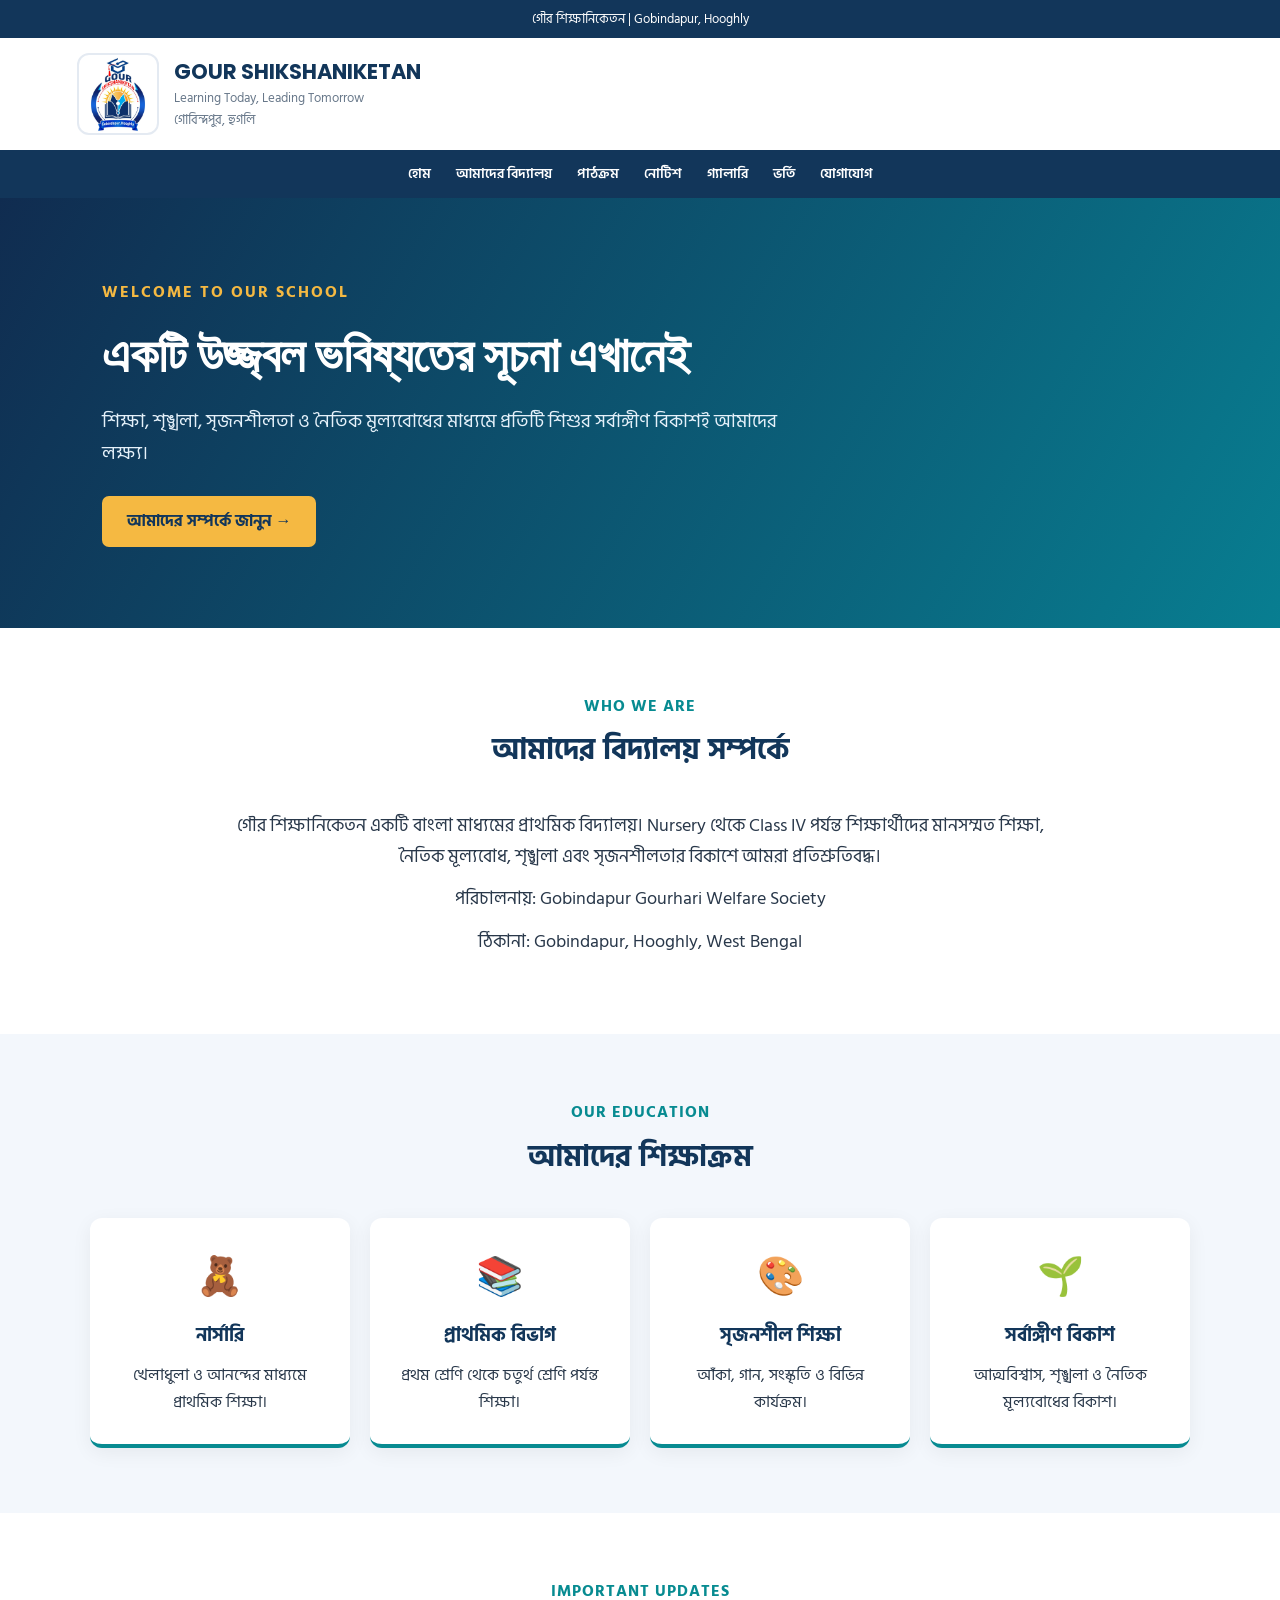
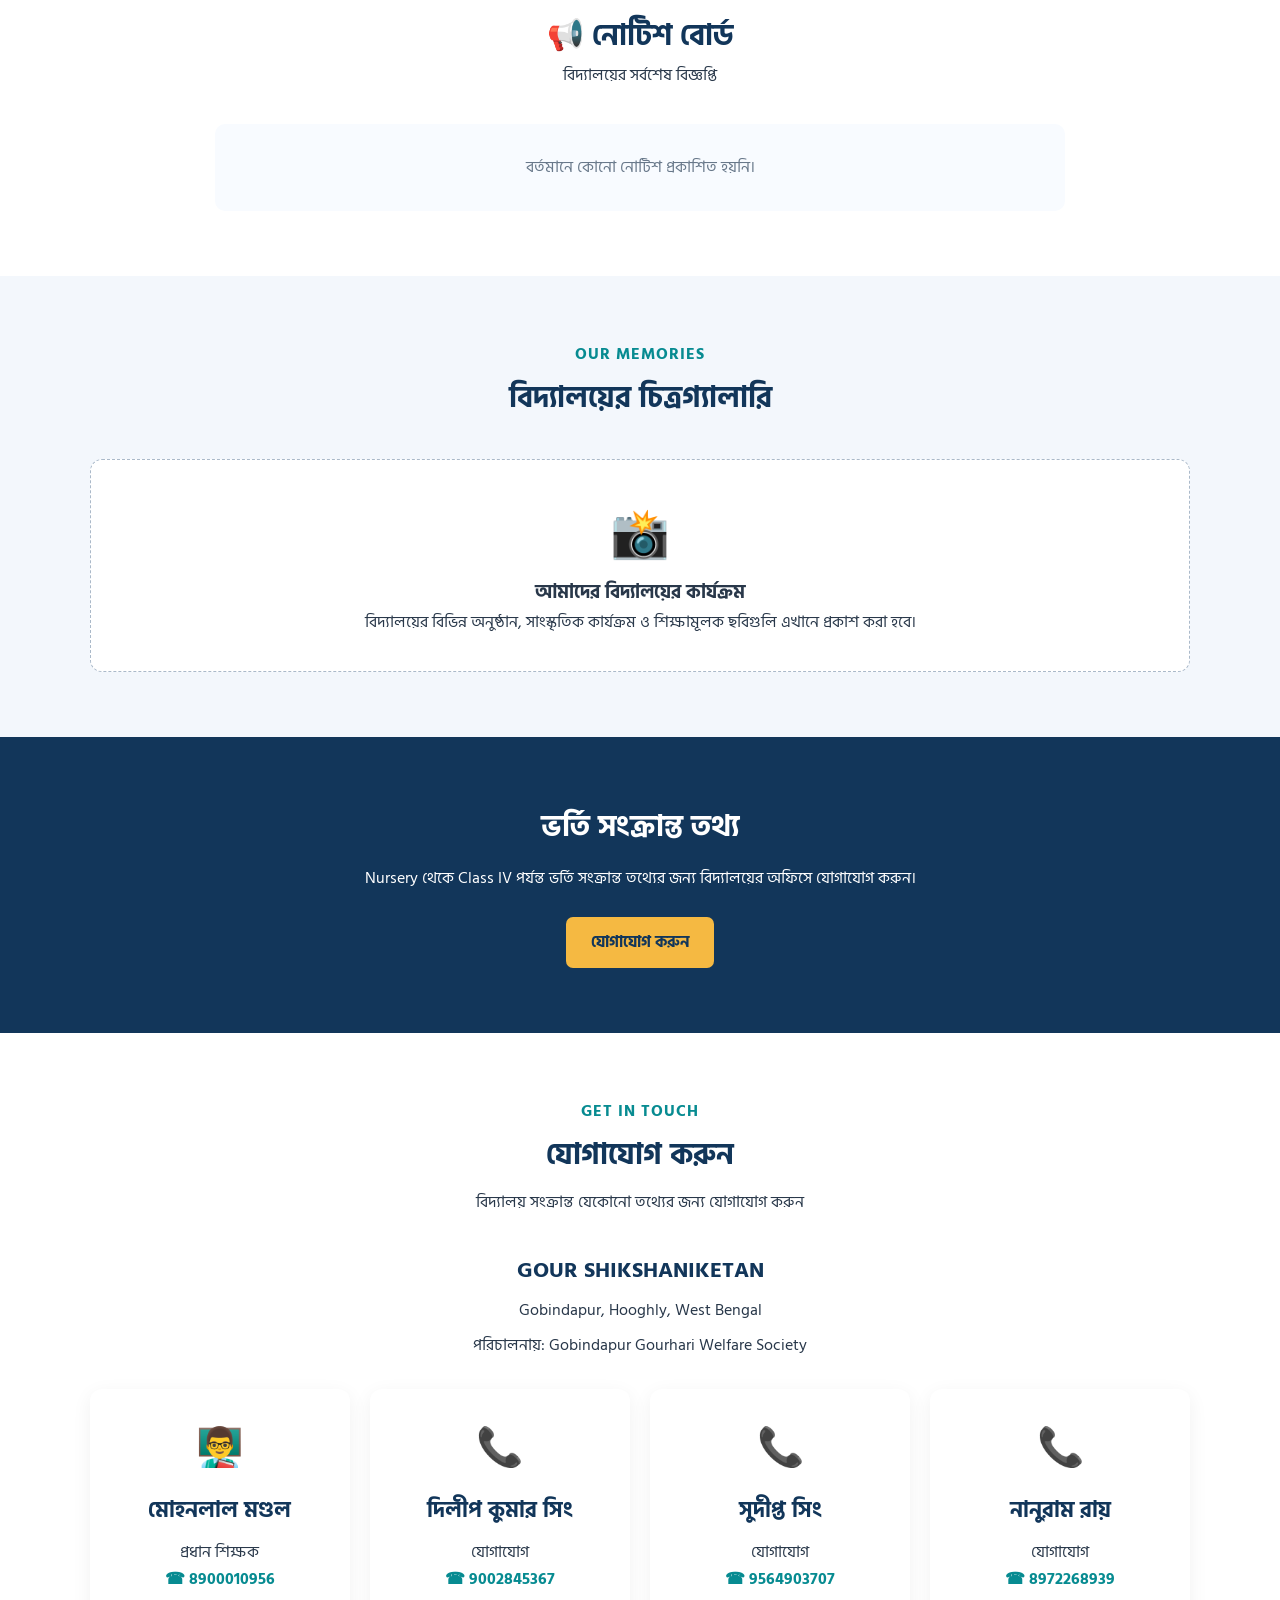
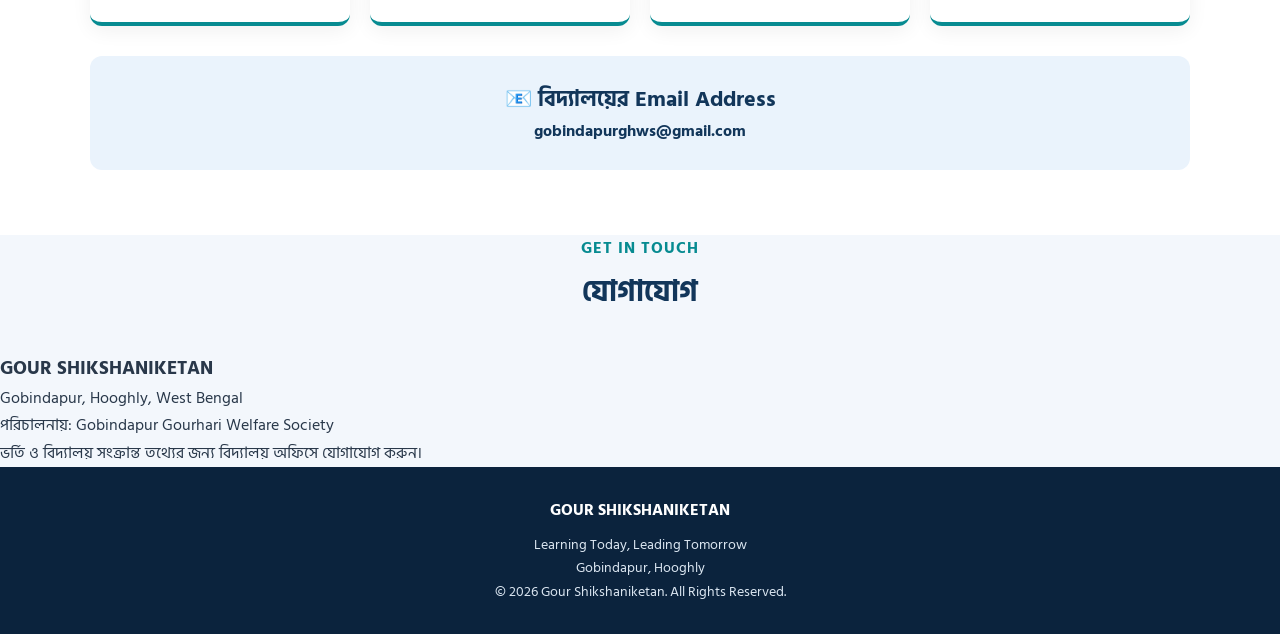
==== commit 883c0f2d: "Update school contact details" ====
--- a/index.html
+++ b/index.html
@@ -492,7 +492,87 @@
   <a class="btn" href="#contact">যোগাযোগ করুন</a>
 </section>
 
+
 <section class="section contact" id="contact">
+
+  <div class="section-title">
+    <span>GET IN TOUCH</span>
+    <h2>যোগাযোগ করুন</h2>
+    <p>বিদ্যালয় সংক্রান্ত যেকোনো তথ্যের জন্য যোগাযোগ করুন</p>
+  </div>
+
+  <h3>GOUR SHIKSHANIKETAN</h3>
+  <p>Gobindapur, Hooghly, West Bengal</p>
+  <p>পরিচালনায়: Gobindapur Gourhari Welfare Society</p>
+
+  <div class="cards" style="margin-top:30px">
+
+    <div class="card">
+      <div class="card-icon">👨‍🏫</div>
+      <h3>মোহনলাল মণ্ডল</h3>
+      <p>প্রধান শিক্ষক</p>
+      <a href="tel:8900010956"
+      style="color:#078b91;font-weight:bold">
+      ☎ 8900010956
+      </a>
+    </div>
+
+    <div class="card">
+      <div class="card-icon">📞</div>
+      <h3>দিলীপ কুমার সিং</h3>
+      <p>যোগাযোগ</p>
+      <a href="tel:9002845367"
+      style="color:#078b91;font-weight:bold">
+      ☎ 9002845367
+      </a>
+    </div>
+
+    <div class="card">
+      <div class="card-icon">📞</div>
+      <h3>সুদীপ্ত সিং</h3>
+      <p>যোগাযোগ</p>
+      <a href="tel:9564903707"
+      style="color:#078b91;font-weight:bold">
+      ☎ 9564903707
+      </a>
+    </div>
+
+    <div class="card">
+      <div class="card-icon">📞</div>
+      <h3>নানুরাম রায়</h3>
+      <p>যোগাযোগ</p>
+      <a href="tel:8972268939"
+      style="color:#078b91;font-weight:bold">
+      ☎ 8972268939
+      </a>
+    </div>
+
+  </div>
+
+  <div style="
+    background:#eaf3fc;
+    padding:25px;
+    border-radius:12px;
+    margin-top:30px;
+    text-align:center;
+  ">
+
+    <h3>📧 বিদ্যালয়ের Email Address</h3>
+
+    <a href="mailto:gobindapurghws@gmail.com"
+    style="
+      color:#12365a;
+      font-weight:bold;
+      font-size:16px;
+      word-break:break-word;
+    ">
+    gobindapurghws@gmail.com
+    </a>
+
+  </div>
+
+</section>
+
   <div class="section-title">
     <span>GET IN TOUCH</span>
     <h2>যোগাযোগ</h2>
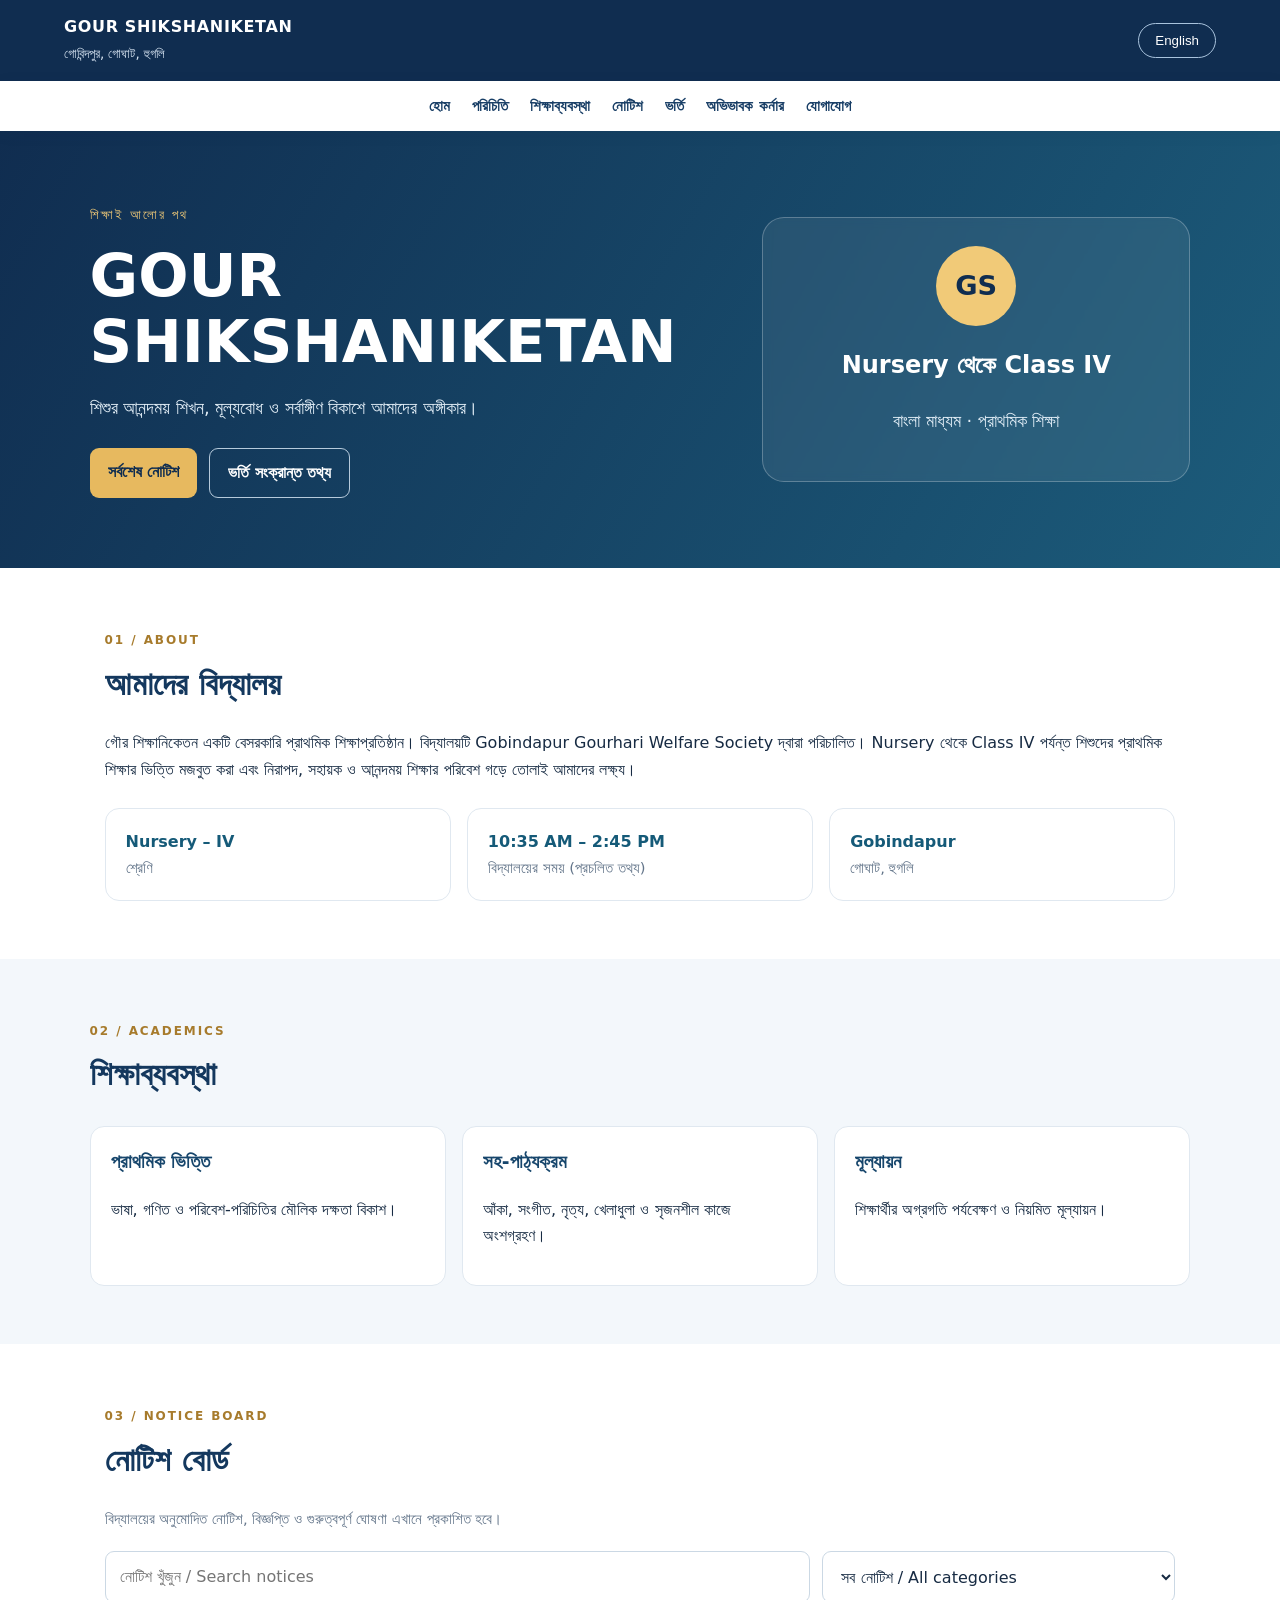
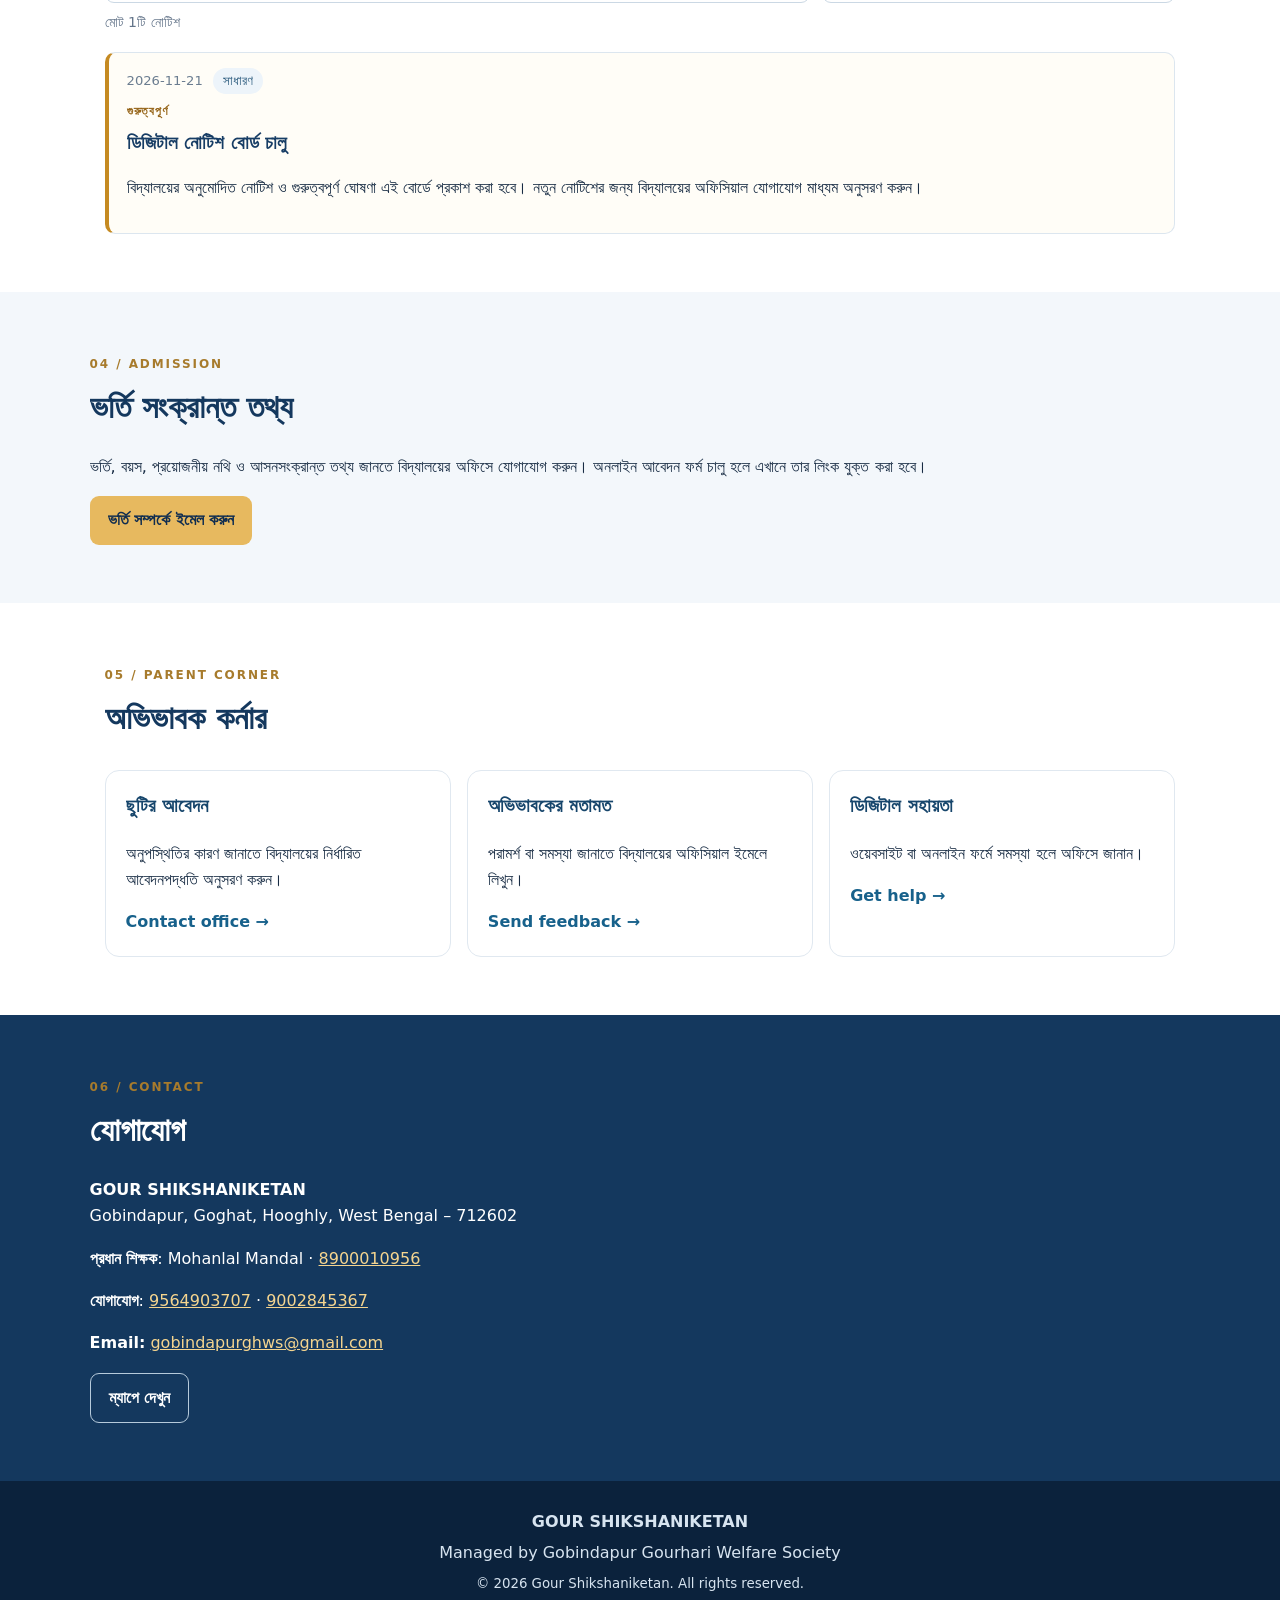
==== commit d370c2c5: "Add files via upload" ====
--- a/index.html
+++ b/index.html
@@ -1,667 +1,75 @@
-
-<!DOCTYPE html>
+<!doctype html>
 <html lang="bn">
 <head>
-<meta charset="UTF-8">
-<meta name="viewport" content="width=device-width, initial-scale=1.0">
-
+<meta charset="utf-8"><meta name="viewport" content="width=device-width,initial-scale=1">
+<meta name="description" content="Gour Shikshaniketan — Gobindapur, Goghat, Hooghly. School information, notices, admission and parent services.">
 <title>Gour Shikshaniketan | Official Website</title>
-<meta name="description" content="Gour Shikshaniketan, Gobindapur, Hooghly. A Bengali Medium Primary School.">
-
-<link href="https://fonts.googleapis.com/css2?family=Hind+Siliguri:wght@400;500;600;700&family=Poppins:wght@500;600;700;800&display=swap" rel="stylesheet">
-
-<style>
-:root {
-  --navy: #12365a;
-  --blue: #1769aa;
-  --teal: #078b91;
-  --gold: #f5b942;
-  --light: #f3f7fc;
-  --text: #29384a;
-  --white: #ffffff;
-}
-
-* {
-  margin: 0;
-  padding: 0;
-  box-sizing: border-box;
-}
-
-html {
-  scroll-behavior: smooth;
-  scroll-padding-top: 85px;
-}
-
-body {
-  font-family: 'Hind Siliguri', sans-serif;
-  color: var(--text);
-  background: var(--light);
-  line-height: 1.7;
-}
-
-a {
-  text-decoration: none;
-}
-
-.topbar {
-  background: var(--navy);
-  color: white;
-  text-align: center;
-  padding: 8px 12px;
-  font-size: 13px;
-}
-
-header {
-  background: white;
-  padding: 15px 6%;
-  display: flex;
-  align-items: center;
-  justify-content: space-between;
-  gap: 15px;
-}
-
-.brand {
-  display: flex;
-  align-items: center;
-  gap: 15px;
-}
-
-.logo {
-  width: 82px;
-  height: 82px;
-  flex-shrink: 0;
-  background: white;
-  border: 2px solid #e4eaf2;
-  border-radius: 12px;
-  overflow: hidden;
-}
-
-.logo img {
-  width: 100%;
-  height: 100%;
-  object-fit: contain;
-}
-
-.brand h1 {
-  font-family: Poppins, sans-serif;
-  color: var(--navy);
-  font-size: 21px;
-  line-height: 1.4;
-}
-
-.brand p {
-  color: #68788a;
-  font-size: 13px;
-}
-
-nav {
-  background: var(--navy);
-  padding: 12px 5%;
-  display: flex;
-  justify-content: center;
-  flex-wrap: wrap;
-  gap: 25px;
-}
-
-nav a {
-  color: white;
-  font-size: 14px;
-  font-weight: 600;
-}
-
-nav a:hover {
-  color: var(--gold);
-}
-
-.hero {
-  min-height: 430px;
-  background: linear-gradient(120deg, #102c50, #087e91);
-  display: flex;
-  align-items: center;
-  padding: 65px 8%;
-  color: white;
-}
-
-.hero-content {
-  max-width: 720px;
-}
-
-.hero-tag {
-  color: var(--gold);
-  font-weight: 700;
-  letter-spacing: 2px;
-}
-
-.hero h2 {
-  font-family: Poppins, sans-serif;
-  font-size: clamp(30px, 5vw, 49px);
-  line-height: 1.3;
-  margin: 18px 0;
-}
-
-.hero p {
-  font-size: 19px;
-  color: #e5f1fa;
-}
-
-.btn {
-  display: inline-block;
-  background: var(--gold);
-  color: var(--navy);
-  padding: 12px 25px;
-  border-radius: 7px;
-  font-weight: 700;
-  margin-top: 25px;
-}
-
-.section {
-  padding: 65px 7%;
-}
-
-.section-title {
-  text-align: center;
-  margin-bottom: 35px;
-}
-
-.section-title span {
-  color: var(--teal);
-  font-weight: 700;
-  letter-spacing: 1px;
-}
-
-.section-title h2 {
-  color: var(--navy);
-  font-size: 30px;
-  margin-top: 5px;
-}
-
-.about {
-  background: white;
-}
-
-.about-content {
-  max-width: 850px;
-  margin: auto;
-  text-align: center;
-  font-size: 18px;
-}
-
-.about-content p {
-  margin-bottom: 12px;
-}
-
-.cards {
-  display: grid;
-  grid-template-columns: repeat(auto-fit, minmax(210px, 1fr));
-  gap: 20px;
-}
-
-.card {
-  background: white;
-  padding: 28px 20px;
-  border-radius: 12px;
-  text-align: center;
-  box-shadow: 0 5px 20px rgba(0,0,0,.06);
-  border-bottom: 4px solid var(--teal);
-}
-
-.card-icon {
-  font-size: 38px;
-}
-
-.card h3 {
-  color: var(--navy);
-  margin: 10px 0;
-}
-
-.notice-section {
-  background: white;
-}
-
-.notice-list {
-  max-width: 850px;
-  margin: auto;
-  display: grid;
-  gap: 16px;
-}
-
-.notice-item {
-  background: #f8fbff;
-  border-radius: 10px;
-  padding: 20px;
-  border-left: 5px solid var(--teal);
-  box-shadow: 0 4px 15px rgba(0,0,0,.06);
-}
-
-.notice-item h3 {
-  color: var(--navy);
-  font-size: 19px;
-  margin-bottom: 5px;
-}
-
-.notice-date {
-  color: #68788a;
-  font-size: 13px;
-}
-
-.notice-item p {
-  margin-top: 8px;
-}
-
-.notice-download {
-  display: inline-block;
-  background: var(--navy);
-  color: white;
-  padding: 8px 16px;
-  border-radius: 5px;
-  margin-top: 12px;
-  font-size: 14px;
-}
-
-.notice-empty {
-  text-align: center;
-  background: #f8fbff;
-  padding: 30px;
-  border-radius: 10px;
-  color: #68788a;
-}
-
-.gallery {
-  background: var(--light);
-}
-
-.gallery-box {
-  background: white;
-  border-radius: 12px;
-  padding: 35px;
-  text-align: center;
-  border: 1px dashed #aab9c9;
-}
-
-.gallery-box .icon {
-  font-size: 48px;
-}
-
-.admission {
-  background: var(--navy);
-  color: white;
-  text-align: center;
-}
-
-.admission h2 {
-  font-size: 30px;
-  margin-bottom: 12px;
-}
-
-.contact {
-  background: white;
-  text-align: center;
-}
-
-.contact h3 {
-  color: var(--navy);
-  font-size: 22px;
-}
-
-.contact p {
-  margin-top: 8px;
-}
-
-footer {
-  background: #0b233d;
-  color: #dce7f2;
-  text-align: center;
-  padding: 30px 15px;
-  font-size: 14px;
-}
-
-footer h3 {
-  color: white;
-  margin-bottom: 8px;
-}
-
-@media(max-width:600px) {
-  header {
-    padding: 13px;
-  }
-
-  .logo {
-    width: 65px;
-    height: 65px;
-  }
-
-  .brand h1 {
-    font-size: 15px;
-  }
-
-  .brand p {
-    font-size: 11px;
-  }
-
-  nav {
-    gap: 10px 17px;
-    padding: 13px 8px;
-  }
-
-  nav a {
-    font-size: 13px;
-  }
-
-  .hero {
-    min-height: 350px;
-    padding: 45px 7%;
-  }
-
-  .section {
-    padding: 45px 6%;
-  }
-
-  .section-title h2 {
-    font-size: 25px;
-  }
-}
-</style>
+<link rel="stylesheet" href="style.css">
 </head>
-
 <body>
-
-<div class="topbar">
-  গৌর শিক্ষানিকেতন | Gobindapur, Hooghly
+<header class="top">
+  <div class="brand">
+    <img src="assets/school-logo.jpg" alt="Gour Shikshaniketan logo" onerror="this.style.display='none'">
+    <div><strong>GOUR SHIKSHANIKETAN</strong><small data-bn="গোবিন্দপুর, গোঘাট, হুগলি" data-en="Gobindapur, Goghat, Hooghly">গোবিন্দপুর, গোঘাট, হুগলি</small></div>
+  </div>
+  <button id="langBtn" class="lang" type="button">English</button>
+</header>
+<nav class="nav">
+ <a href="#home" data-bn="হোম" data-en="Home">হোম</a><a href="#about" data-bn="পরিচিতি" data-en="About">পরিচিতি</a>
+ <a href="#academics" data-bn="শিক্ষাব্যবস্থা" data-en="Academics">শিক্ষাব্যবস্থা</a><a href="#notices" data-bn="নোটিশ" data-en="Notices">নোটিশ</a>
+ <a href="#admission" data-bn="ভর্তি" data-en="Admission">ভর্তি</a><a href="#parents" data-bn="অভিভাবক কর্নার" data-en="Parent Corner">অভিভাবক কর্নার</a><a href="#contact" data-bn="যোগাযোগ" data-en="Contact">যোগাযোগ</a>
+</nav>
+<main>
+<section id="home" class="hero">
+ <div class="hero-copy"><span class="eyebrow" data-bn="শিক্ষাই আলোর পথ" data-en="Education lights the way">শিক্ষাই আলোর পথ</span>
+ <h1 data-bn="GOUR SHIKSHANIKETAN" data-en="GOUR SHIKSHANIKETAN">GOUR SHIKSHANIKETAN</h1>
+ <p data-bn="শিশুর আনন্দময় শিখন, মূল্যবোধ ও সর্বাঙ্গীণ বিকাশে আমাদের অঙ্গীকার।" data-en="Committed to joyful learning, strong values and the all-round development of every child.">শিশুর আনন্দময় শিখন, মূল্যবোধ ও সর্বাঙ্গীণ বিকাশে আমাদের অঙ্গীকার।</p>
+ <div class="actions"><a class="btn primary" href="#notices" data-bn="সর্বশেষ নোটিশ" data-en="Latest Notices">সর্বশেষ নোটিশ</a><a class="btn light" href="#admission" data-bn="ভর্তি সংক্রান্ত তথ্য" data-en="Admission Information">ভর্তি সংক্রান্ত তথ্য</a></div></div>
+ <div class="hero-card"><div class="round">GS</div><h2 data-bn="Nursery থেকে Class IV" data-en="Nursery to Class IV">Nursery থেকে Class IV</h2><p data-bn="বাংলা মাধ্যম · প্রাথমিক শিক্ষা" data-en="Bengali Medium · Primary Education">বাংলা মাধ্যম · প্রাথমিক শিক্ষা</p></div>
+</section>
+<section id="about" class="section"><div class="section-head"><span>01 / ABOUT</span><h2 data-bn="আমাদের বিদ্যালয়" data-en="About Our School">আমাদের বিদ্যালয়</h2></div>
+<p data-bn="গৌর শিক্ষানিকেতন একটি বেসরকারি প্রাথমিক শিক্ষাপ্রতিষ্ঠান। বিদ্যালয়টি Gobindapur Gourhari Welfare Society দ্বারা পরিচালিত। Nursery থেকে Class IV পর্যন্ত শিশুদের প্রাথমিক শিক্ষার ভিত্তি মজবুত করা এবং নিরাপদ, সহায়ক ও আনন্দময় শিক্ষার পরিবেশ গড়ে তোলাই আমাদের লক্ষ্য।"
+data-en="Gour Shikshaniketan is a private unaided primary school managed by Gobindapur Gourhari Welfare Society. The school serves Nursery to Class IV, with a focus on foundational learning and a safe, supportive and joyful learning environment.">গৌর শিক্ষানিকেতন একটি বেসরকারি প্রাথমিক শিক্ষাপ্রতিষ্ঠান। বিদ্যালয়টি Gobindapur Gourhari Welfare Society দ্বারা পরিচালিত। Nursery থেকে Class IV পর্যন্ত শিশুদের প্রাথমিক শিক্ষার ভিত্তি মজবুত করা এবং নিরাপদ, সহায়ক ও আনন্দময় শিক্ষার পরিবেশ গড়ে তোলাই আমাদের লক্ষ্য।</p>
+<div class="facts"><div><b>Nursery – IV</b><span data-bn="শ্রেণি" data-en="Classes">শ্রেণি</span></div><div><b>10:35 AM – 2:45 PM</b><span data-bn="বিদ্যালয়ের সময় (প্রচলিত তথ্য)" data-en="School hours (published profile)">বিদ্যালয়ের সময় (প্রচলিত তথ্য)</span></div><div><b>Gobindapur</b><span data-bn="গোঘাট, হুগলি" data-en="Goghat, Hooghly">গোঘাট, হুগলি</span></div></div>
+</section>
+<section id="academics" class="section tinted"><div class="section-head"><span>02 / ACADEMICS</span><h2 data-bn="শিক্ষাব্যবস্থা" data-en="Academics">শিক্ষাব্যবস্থা</h2></div>
+<div class="cards"><article><h3 data-bn="প্রাথমিক ভিত্তি" data-en="Foundational Learning">প্রাথমিক ভিত্তি</h3><p data-bn="ভাষা, গণিত ও পরিবেশ-পরিচিতির মৌলিক দক্ষতা বিকাশ।" data-en="Building core skills in language, mathematics and environmental awareness.">ভাষা, গণিত ও পরিবেশ-পরিচিতির মৌলিক দক্ষতা বিকাশ।</p></article>
+<article><h3 data-bn="সহ-পাঠ্যক্রম" data-en="Co-curricular Activities">সহ-পাঠ্যক্রম</h3><p data-bn="আঁকা, সংগীত, নৃত্য, খেলাধুলা ও সৃজনশীল কাজে অংশগ্রহণ।" data-en="Opportunities in art, music, dance, sports and creative activities.">আঁকা, সংগীত, নৃত্য, খেলাধুলা ও সৃজনশীল কাজে অংশগ্রহণ।</p></article>
+<article><h3 data-bn="মূল্যায়ন" data-en="Assessment">মূল্যায়ন</h3><p data-bn="শিক্ষার্থীর অগ্রগতি পর্যবেক্ষণ ও নিয়মিত মূল্যায়ন।" data-en="Regular assessment and monitoring of each learner's progress.">শিক্ষার্থীর অগ্রগতি পর্যবেক্ষণ ও নিয়মিত মূল্যায়ন।</p></article></div>
+</section>
+<section id="notices" class="section"><div class="section-head"><span>03 / NOTICE BOARD</span><h2 data-bn="নোটিশ বোর্ড" data-en="Notice Board">নোটিশ বোর্ড</h2></div>
+<p class="muted" data-bn="বিদ্যালয়ের অনুমোদিত নোটিশ, বিজ্ঞপ্তি ও গুরুত্বপূর্ণ ঘোষণা এখানে প্রকাশিত হবে।" data-en="Official school notices, announcements and important updates are published here.">বিদ্যালয়ের অনুমোদিত নোটিশ, বিজ্ঞপ্তি ও গুরুত্বপূর্ণ ঘোষণা এখানে প্রকাশিত হবে।</p>
+<div class="notice-tools">
+  <input id="noticeSearch" type="search" placeholder="নোটিশ খুঁজুন / Search notices" aria-label="Search notices">
+  <select id="noticeCategory" aria-label="Filter notices">
+    <option value="all">সব নোটিশ / All categories</option>
+    <option value="general">সাধারণ / General</option>
+    <option value="exam">পরীক্ষা / Examination</option>
+    <option value="holiday">ছুটি / Holiday</option>
+    <option value="admission">ভর্তি / Admission</option>
+    <option value="event">অনুষ্ঠান / Event</option>
+  </select>
 </div>
-
-<header>
-  <div class="brand">
-    <div class="logo">
-      <img src="school-logo.jpeg" alt="Gour Shikshaniketan Logo">
-    </div>
-    <div>
-      <h1>GOUR SHIKSHANIKETAN</h1>
-      <p>Learning Today, Leading Tomorrow</p>
-      <p>গোবিন্দপুর, হুগলি</p>
-    </div>
-  </div>
-</header>
-
-<nav>
-  <a href="#home">হোম</a>
-  <a href="#about">আমাদের বিদ্যালয়</a>
-  <a href="#academics">পাঠক্রম</a>
-  <a href="#notice">নোটিশ</a>
-  <a href="#gallery">গ্যালারি</a>
-  <a href="#admission">ভর্তি</a>
-  <a href="#contact">যোগাযোগ</a>
-</nav>
-
-<section class="hero" id="home">
-  <div class="hero-content">
-    <div class="hero-tag">WELCOME TO OUR SCHOOL</div>
-    <h2>একটি উজ্জ্বল ভবিষ্যতের সূচনা এখানেই</h2>
-    <p>
-      শিক্ষা, শৃঙ্খলা, সৃজনশীলতা ও নৈতিক মূল্যবোধের
-      মাধ্যমে প্রতিটি শিশুর সর্বাঙ্গীণ বিকাশই আমাদের লক্ষ্য।
-    </p>
-    <a class="btn" href="#about">আমাদের সম্পর্কে জানুন →</a>
-  </div>
+<div id="noticeCount" class="notice-count" aria-live="polite"></div>
+<div id="noticeList" class="notice-list"><p>নোটিশ লোড হচ্ছে…</p></div>
 </section>
-
-<section class="section about" id="about">
-  <div class="section-title">
-    <span>WHO WE ARE</span>
-    <h2>আমাদের বিদ্যালয় সম্পর্কে</h2>
-  </div>
-
-  <div class="about-content">
-    <p>
-      গৌর শিক্ষানিকেতন একটি বাংলা মাধ্যমের প্রাথমিক বিদ্যালয়।
-      Nursery থেকে Class IV পর্যন্ত শিক্ষার্থীদের মানসম্মত শিক্ষা,
-      নৈতিক মূল্যবোধ, শৃঙ্খলা এবং সৃজনশীলতার বিকাশে আমরা প্রতিশ্রুতিবদ্ধ।
-    </p>
-    <p>
-      পরিচালনায়: Gobindapur Gourhari Welfare Society
-    </p>
-    <p>
-      ঠিকানা: Gobindapur, Hooghly, West Bengal
-    </p>
-  </div>
+<section id="admission" class="section tinted"><div class="section-head"><span>04 / ADMISSION</span><h2 data-bn="ভর্তি সংক্রান্ত তথ্য" data-en="Admission Information">ভর্তি সংক্রান্ত তথ্য</h2></div>
+<p data-bn="ভর্তি, বয়স, প্রয়োজনীয় নথি ও আসনসংক্রান্ত তথ্য জানতে বিদ্যালয়ের অফিসে যোগাযোগ করুন। অনলাইন আবেদন ফর্ম চালু হলে এখানে তার লিংক যুক্ত করা হবে।" data-en="For admission, age criteria, required documents and seat availability, contact the school office. The online application link will be added here when activated.">ভর্তি, বয়স, প্রয়োজনীয় নথি ও আসনসংক্রান্ত তথ্য জানতে বিদ্যালয়ের অফিসে যোগাযোগ করুন। অনলাইন আবেদন ফর্ম চালু হলে এখানে তার লিংক যুক্ত করা হবে।</p>
+<a class="btn primary" id="admissionLink" href="mailto:gobindapurghws@gmail.com?subject=Admission%20Enquiry" data-bn="ভর্তি সম্পর্কে ইমেল করুন" data-en="Email an Admission Enquiry">ভর্তি সম্পর্কে ইমেল করুন</a>
 </section>
-
-<section class="section" id="academics">
-  <div class="section-title">
-    <span>OUR EDUCATION</span>
-    <h2>আমাদের শিক্ষাক্রম</h2>
-  </div>
-
-  <div class="cards">
-    <div class="card">
-      <div class="card-icon">🧸</div>
-      <h3>নার্সারি</h3>
-      <p>খেলাধুলা ও আনন্দের মাধ্যমে প্রাথমিক শিক্ষা।</p>
-    </div>
-
-    <div class="card">
-      <div class="card-icon">📚</div>
-      <h3>প্রাথমিক বিভাগ</h3>
-      <p>প্রথম শ্রেণি থেকে চতুর্থ শ্রেণি পর্যন্ত শিক্ষা।</p>
-    </div>
-
-    <div class="card">
-      <div class="card-icon">🎨</div>
-      <h3>সৃজনশীল শিক্ষা</h3>
-      <p>আঁকা, গান, সংস্কৃতি ও বিভিন্ন কার্যক্রম।</p>
-    </div>
-
-    <div class="card">
-      <div class="card-icon">🌱</div>
-      <h3>সর্বাঙ্গীণ বিকাশ</h3>
-      <p>আত্মবিশ্বাস, শৃঙ্খলা ও নৈতিক মূল্যবোধের বিকাশ।</p>
-    </div>
-  </div>
+<section id="parents" class="section"><div class="section-head"><span>05 / PARENT CORNER</span><h2 data-bn="অভিভাবক কর্নার" data-en="Parent Corner">অভিভাবক কর্নার</h2></div>
+<div class="cards"><article><h3 data-bn="ছুটির আবেদন" data-en="Leave Application">ছুটির আবেদন</h3><p data-bn="অনুপস্থিতির কারণ জানাতে বিদ্যালয়ের নির্ধারিত আবেদনপদ্ধতি অনুসরণ করুন।" data-en="Use the school's designated process to report a student's absence.">অনুপস্থিতির কারণ জানাতে বিদ্যালয়ের নির্ধারিত আবেদনপদ্ধতি অনুসরণ করুন।</p><a class="text-link" href="mailto:gobindapurghws@gmail.com?subject=Student%20Leave">Contact office →</a></article>
+<article><h3 data-bn="অভিভাবকের মতামত" data-en="Parent Feedback">অভিভাবকের মতামত</h3><p data-bn="পরামর্শ বা সমস্যা জানাতে বিদ্যালয়ের অফিসিয়াল ইমেলে লিখুন।" data-en="Share suggestions or concerns through the official school email.">পরামর্শ বা সমস্যা জানাতে বিদ্যালয়ের অফিসিয়াল ইমেলে লিখুন।</p><a class="text-link" href="mailto:gobindapurghws@gmail.com?subject=Parent%20Feedback">Send feedback →</a></article>
+<article><h3 data-bn="ডিজিটাল সহায়তা" data-en="Digital Help">ডিজিটাল সহায়তা</h3><p data-bn="ওয়েবসাইট বা অনলাইন ফর্মে সমস্যা হলে অফিসে জানান।" data-en="Contact the office if you face issues with the website or online forms.">ওয়েবসাইট বা অনলাইন ফর্মে সমস্যা হলে অফিসে জানান।</p><a class="text-link" href="mailto:gobindapurghws@gmail.com">Get help →</a></article></div>
 </section>
-
-<section class="section notice-section" id="notice">
-  <div class="section-title">
-    <span>IMPORTANT UPDATES</span>
-    <h2>📢 নোটিশ বোর্ড</h2>
-    <p>বিদ্যালয়ের সর্বশেষ বিজ্ঞপ্তি</p>
-  </div>
-
-  <div id="noticeList" class="notice-list">
-    <div class="notice-empty">নোটিশ লোড হচ্ছে...</div>
-  </div>
+<section id="contact" class="section contact"><div class="section-head"><span>06 / CONTACT</span><h2 data-bn="যোগাযোগ" data-en="Contact">যোগাযোগ</h2></div>
+<p><b>GOUR SHIKSHANIKETAN</b><br>Gobindapur, Goghat, Hooghly, West Bengal – 712602</p>
+<p><b data-bn="প্রধান শিক্ষক" data-en="Head Teacher">প্রধান শিক্ষক</b>: Mohanlal Mandal · <a href="tel:8900010956">8900010956</a></p>
+<p><b data-bn="যোগাযোগ" data-en="School Contact">যোগাযোগ</b>: <a href="tel:9564903707">9564903707</a> · <a href="tel:9002845367">9002845367</a></p>
+<p><b>Email:</b> <a href="mailto:gobindapurghws@gmail.com">gobindapurghws@gmail.com</a></p>
+<a class="btn light" href="https://www.google.com/maps/search/?api=1&query=Gour+Shikshaniketan+Gobindapur+Goghat+Hooghly" target="_blank" rel="noopener" data-bn="ম্যাপে দেখুন" data-en="View on Map">ম্যাপে দেখুন</a>
 </section>
-
-<section class="section gallery" id="gallery">
-  <div class="section-title">
-    <span>OUR MEMORIES</span>
-    <h2>বিদ্যালয়ের চিত্রগ্যালারি</h2>
-  </div>
-
-  <div class="gallery-box">
-    <div class="icon">📸</div>
-    <h3>আমাদের বিদ্যালয়ের কার্যক্রম</h3>
-    <p>বিদ্যালয়ের বিভিন্ন অনুষ্ঠান, সাংস্কৃতিক কার্যক্রম ও শিক্ষামূলক ছবিগুলি এখানে প্রকাশ করা হবে।</p>
-  </div>
-</section>
-
-<section class="section admission" id="admission">
-  <h2>ভর্তি সংক্রান্ত তথ্য</h2>
-  <p>
-    Nursery থেকে Class IV পর্যন্ত ভর্তি সংক্রান্ত
-    তথ্যের জন্য বিদ্যালয়ের অফিসে যোগাযোগ করুন।
-  </p>
-  <a class="btn" href="#contact">যোগাযোগ করুন</a>
-</section>
-
-
-<section class="section contact" id="contact">
-
-  <div class="section-title">
-    <span>GET IN TOUCH</span>
-    <h2>যোগাযোগ করুন</h2>
-    <p>বিদ্যালয় সংক্রান্ত যেকোনো তথ্যের জন্য যোগাযোগ করুন</p>
-  </div>
-
-  <h3>GOUR SHIKSHANIKETAN</h3>
-  <p>Gobindapur, Hooghly, West Bengal</p>
-  <p>পরিচালনায়: Gobindapur Gourhari Welfare Society</p>
-
-  <div class="cards" style="margin-top:30px">
-
-    <div class="card">
-      <div class="card-icon">👨‍🏫</div>
-      <h3>মোহনলাল মণ্ডল</h3>
-      <p>প্রধান শিক্ষক</p>
-      <a href="tel:8900010956"
-      style="color:#078b91;font-weight:bold">
-      ☎ 8900010956
-      </a>
-    </div>
-
-    <div class="card">
-      <div class="card-icon">📞</div>
-      <h3>দিলীপ কুমার সিং</h3>
-      <p>যোগাযোগ</p>
-      <a href="tel:9002845367"
-      style="color:#078b91;font-weight:bold">
-      ☎ 9002845367
-      </a>
-    </div>
-
-    <div class="card">
-      <div class="card-icon">📞</div>
-      <h3>সুদীপ্ত সিং</h3>
-      <p>যোগাযোগ</p>
-      <a href="tel:9564903707"
-      style="color:#078b91;font-weight:bold">
-      ☎ 9564903707
-      </a>
-    </div>
-
-    <div class="card">
-      <div class="card-icon">📞</div>
-      <h3>নানুরাম রায়</h3>
-      <p>যোগাযোগ</p>
-      <a href="tel:8972268939"
-      style="color:#078b91;font-weight:bold">
-      ☎ 8972268939
-      </a>
-    </div>
-
-  </div>
-
-  <div style="
-    background:#eaf3fc;
-    padding:25px;
-    border-radius:12px;
-    margin-top:30px;
-    text-align:center;
-  ">
-
-    <h3>📧 বিদ্যালয়ের Email Address</h3>
-
-    <a href="mailto:gobindapurghws@gmail.com"
-    style="
-      color:#12365a;
-      font-weight:bold;
-      font-size:16px;
-      word-break:break-word;
-    ">
-    gobindapurghws@gmail.com
-    </a>
-
-  </div>
-
-</section>
-
-  <div class="section-title">
-    <span>GET IN TOUCH</span>
-    <h2>যোগাযোগ</h2>
-  </div>
-
-  <h3>GOUR SHIKSHANIKETAN</h3>
-  <p>Gobindapur, Hooghly, West Bengal</p>
-  <p>পরিচালনায়: Gobindapur Gourhari Welfare Society</p>
-  <p>ভর্তি ও বিদ্যালয় সংক্রান্ত তথ্যের জন্য বিদ্যালয় অফিসে যোগাযোগ করুন।</p>
-</section>
-
-<footer>
-  <h3>GOUR SHIKSHANIKETAN</h3>
-  <p>Learning Today, Leading Tomorrow</p>
-  <p>Gobindapur, Hooghly</p>
-  <p>© 2026 Gour Shikshaniketan. All Rights Reserved.</p>
-</footer>
-
-<script>
-
-// ====================================
-// SCHOOL NOTICE MANAGEMENT
-// নতুন নোটিশ এখানে যোগ করবেন
-// ====================================
-
-const notices = [
-  // নমুনা:
-  // {
-  //   title: "বার্ষিক পরীক্ষার বিজ্ঞপ্তি",
-  //   date: "25/11/2026",
-  //   description: "বার্ষিক পরীক্ষার সময়সূচি প্রকাশ করা হয়েছে।",
-  //   file: "annual-exam.pdf"
-  // }
-];
-
-function showNotices() {
-
-  const noticeList = document.getElementById("noticeList");
-
-  noticeList.innerHTML = "";
-
-  if (notices.length === 0) {
-    const empty = document.createElement("div");
-    empty.className = "notice-empty";
-    empty.textContent = "বর্তমানে কোনো নোটিশ প্রকাশিত হয়নি।";
-    noticeList.appendChild(empty);
-    return;
-  }
-
-  notices.forEach(function(notice) {
-
-    const card = document.createElement("div");
-    card.className = "notice-item";
-
-    const title = document.createElement("h3");
-    title.textContent = "📌 " + notice.title;
-
-    const date = document.createElement("div");
-    date.className = "notice-date";
-    date.textContent = "প্রকাশের তারিখ: " + notice.date;
-
-    const description = document.createElement("p");
-    description.textContent = notice.description;
-
-    card.appendChild(title);
-    card.appendChild(date);
-    card.appendChild(description);
-
-    if (notice.file) {
-
-      const link = document.createElement("a");
-
-      link.className = "notice-download";
-      link.href = notice.file;
-      link.target = "_blank";
-      link.rel = "noopener";
-      link.textContent = "📄 PDF দেখুন / Download";
-
-      card.appendChild(link);
-    }
-
-    noticeList.appendChild(card);
-
-  });
-}
-
-showNotices();
-
-</script>
-
-</body>
-</html>
+</main>
+<footer><strong>GOUR SHIKSHANIKETAN</strong><p>Managed by Gobindapur Gourhari Welfare Society</p><small>© <span id="year"></span> Gour Shikshaniketan. All rights reserved.</small></footer>
+<script src="script.js"></script>
+</body></html>
--- a/style.css
+++ b/style.css
@@ -0,0 +1,11 @@
+*{box-sizing:border-box}html{scroll-behavior:smooth}body{margin:0;font-family:system-ui,-apple-system,"Noto Sans Bengali",sans-serif;color:#172b43;background:#fff;line-height:1.65}.top{display:flex;align-items:center;justify-content:space-between;padding:14px max(5vw,20px);background:#102d50;color:#fff}.brand{display:flex;align-items:center;gap:13px}.brand img{width:54px;height:54px;object-fit:contain;background:#fff;border-radius:50%;padding:4px}.brand strong{display:block;letter-spacing:.04em}.brand small{color:#d8e5f3}.lang{border:1px solid #a9c3dd;border-radius:24px;background:transparent;color:white;padding:9px 16px;cursor:pointer}.nav{display:flex;gap:22px;justify-content:center;flex-wrap:wrap;padding:13px 15px;background:#fff;box-shadow:0 3px 15px #102d5010;position:sticky;top:0;z-index:5}.nav a{color:#173d65;text-decoration:none;font-size:.93rem;font-weight:650}.hero{padding:70px max(7vw,22px);background:linear-gradient(120deg,#102d50,#1c5c7b);color:white;display:grid;grid-template-columns:1.5fr 1fr;gap:30px;align-items:center;min-height:390px}.eyebrow{color:#f1ca78;text-transform:uppercase;letter-spacing:.16em;font-size:.8rem}.hero h1{font-size:clamp(2rem,5vw,3.7rem);line-height:1.12;margin:15px 0}.hero p{max-width:620px;color:#e1edf6;font-size:1.12rem}.hero-card{background:#ffffff12;border:1px solid #ffffff40;border-radius:22px;padding:28px;text-align:center;backdrop-filter:blur(5px)}.round{width:80px;height:80px;border-radius:50%;display:grid;place-items:center;margin:auto;background:#f1ca78;color:#102d50;font-size:1.7rem;font-weight:900}.actions{display:flex;gap:12px;flex-wrap:wrap;margin-top:25px}.btn{display:inline-block;padding:11px 18px;border-radius:9px;text-decoration:none;font-weight:700}.primary{background:#e7b95f;color:#102d50}.light{border:1px solid #b6cadb;color:inherit}.section{padding:58px max(7vw,22px);max-width:1250px;margin:auto}.tinted{max-width:none;background:#f3f7fb;padding-left:max(7vw,22px);padding-right:max(7vw,22px)}.section-head span{color:#a77b2c;font-size:.75rem;font-weight:800;letter-spacing:.16em}.section h2{font-size:2rem;margin:5px 0 20px;color:#14385e}.facts,.cards{display:grid;grid-template-columns:repeat(3,1fr);gap:16px;margin-top:25px}.facts div,.cards article{background:#fff;border:1px solid #e0e8f0;border-radius:14px;padding:20px}.facts b,.facts span{display:block}.facts b{color:#155a78}.facts span,.muted{color:#63758a;font-size:.92rem}.cards h3{margin-top:0;color:#17466c}.notice-list{display:grid;gap:12px;margin-top:18px}.notice{border:1px solid #dce6ef;border-left:4px solid #d6a84d;padding:15px 18px;border-radius:10px;background:#fff}.notice time{color:#6b7d90;font-size:.82rem}.notice h3{margin:4px 0;color:#173d65}.notice a{color:#17618b;font-weight:700}.text-link{color:#17618b;font-weight:700;text-decoration:none}.contact{background:#14385e;color:white;max-width:none}.contact h2,.contact .section-head h2{color:white}.contact a{color:#f5d58f}footer{text-align:center;background:#0b223c;color:#d7e4f0;padding:28px 15px}footer p{margin:4px}.contact .btn{color:white}@media(max-width:760px){.hero{grid-template-columns:1fr;padding-top:48px;padding-bottom:48px}.facts,.cards{grid-template-columns:1fr}.nav{gap:12px}.nav a{font-size:.82rem}.section{padding-top:42px;padding-bottom:42px}.brand strong{font-size:.9rem}}
+/* Digital notice board tools */
+.notice-tools{display:grid;grid-template-columns:2fr 1fr;gap:12px;margin:20px 0 8px}
+.notice-tools input,.notice-tools select{width:100%;padding:12px 14px;border:1px solid #cbd8e4;border-radius:9px;background:#fff;color:#172b43;font:inherit}
+.notice-count{font-size:.88rem;color:#64758a;margin:8px 0}
+.notice-meta{display:flex;align-items:center;gap:10px;flex-wrap:wrap;color:#6b7d90;font-size:.82rem}
+.notice-category{background:#edf4fa;color:#245579;border-radius:20px;padding:2px 10px}
+.notice.pinned{border-left-color:#c58a22;background:#fffdf7}
+.pinned-label{display:inline-block;margin-top:8px;color:#956316;font-size:.72rem;font-weight:800;letter-spacing:.08em}
+.notice h3{margin:5px 0}
+@media(max-width:600px){.notice-tools{grid-template-columns:1fr}}
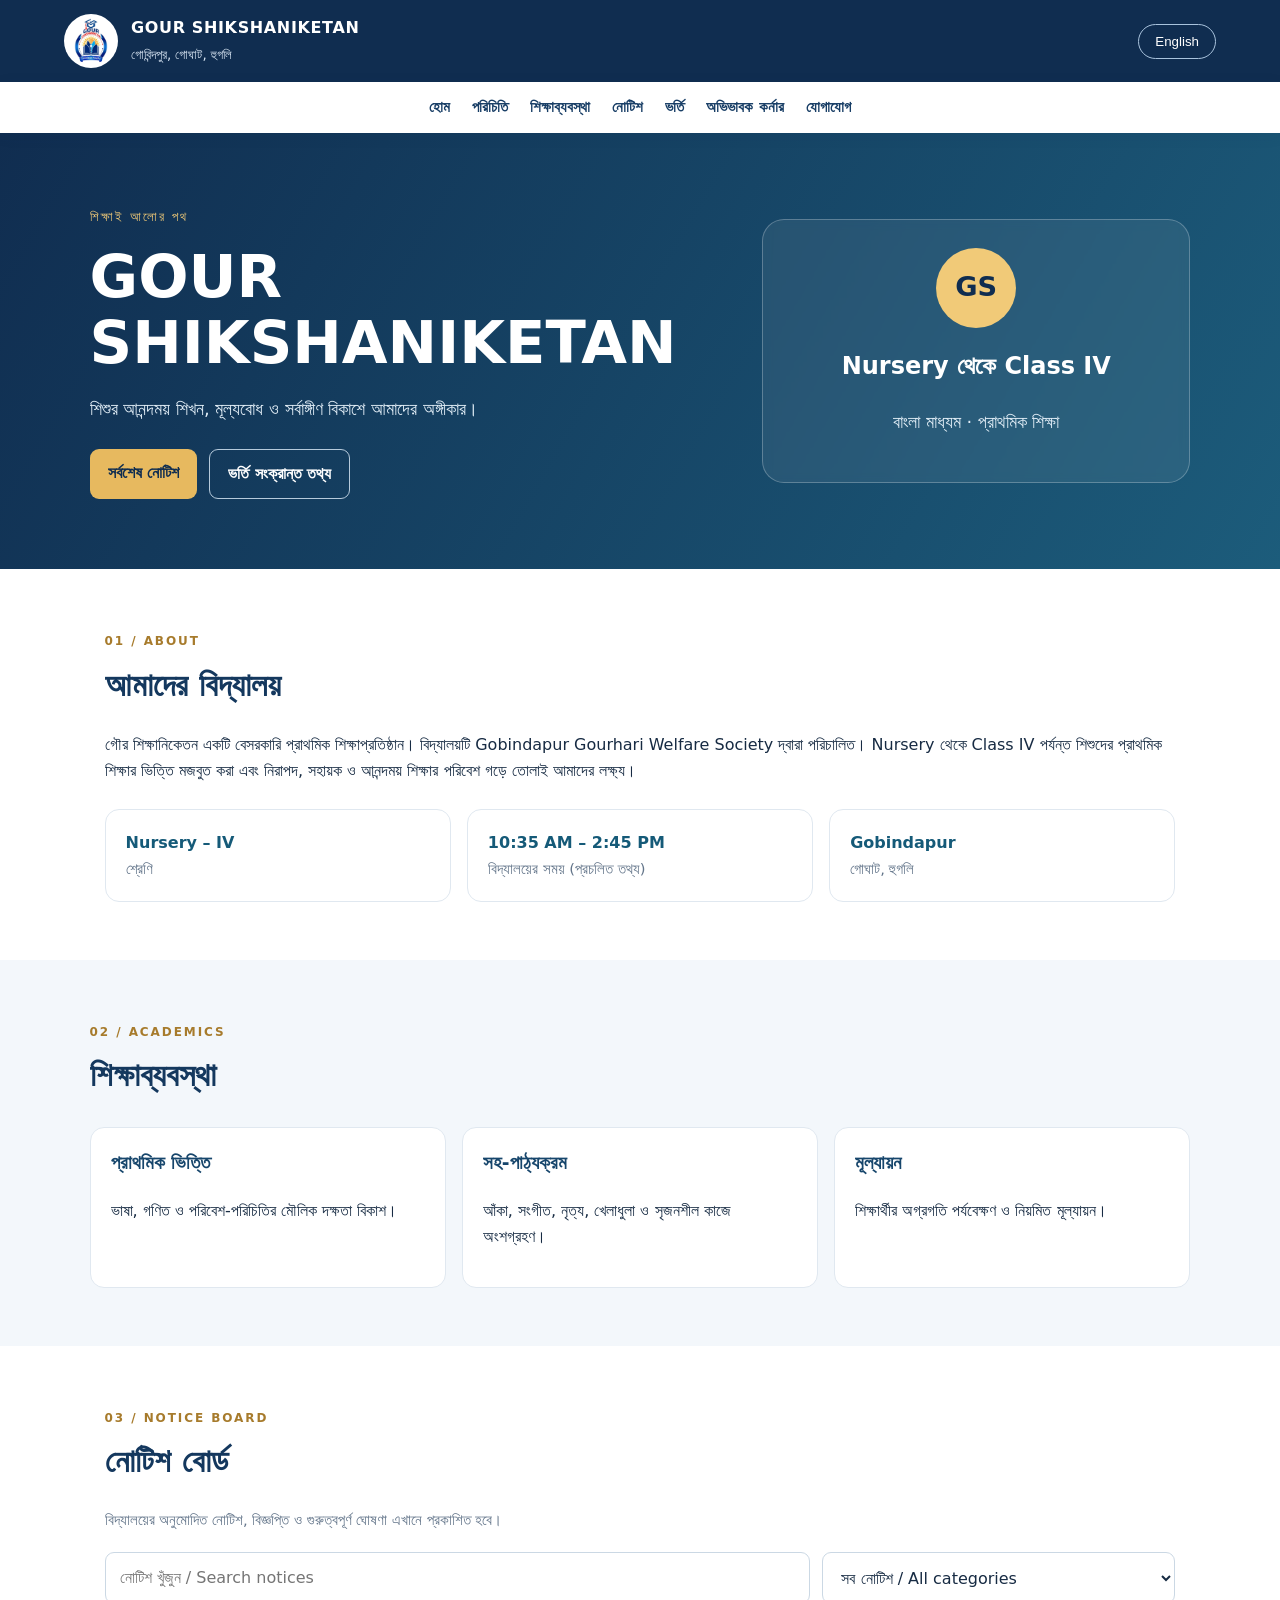
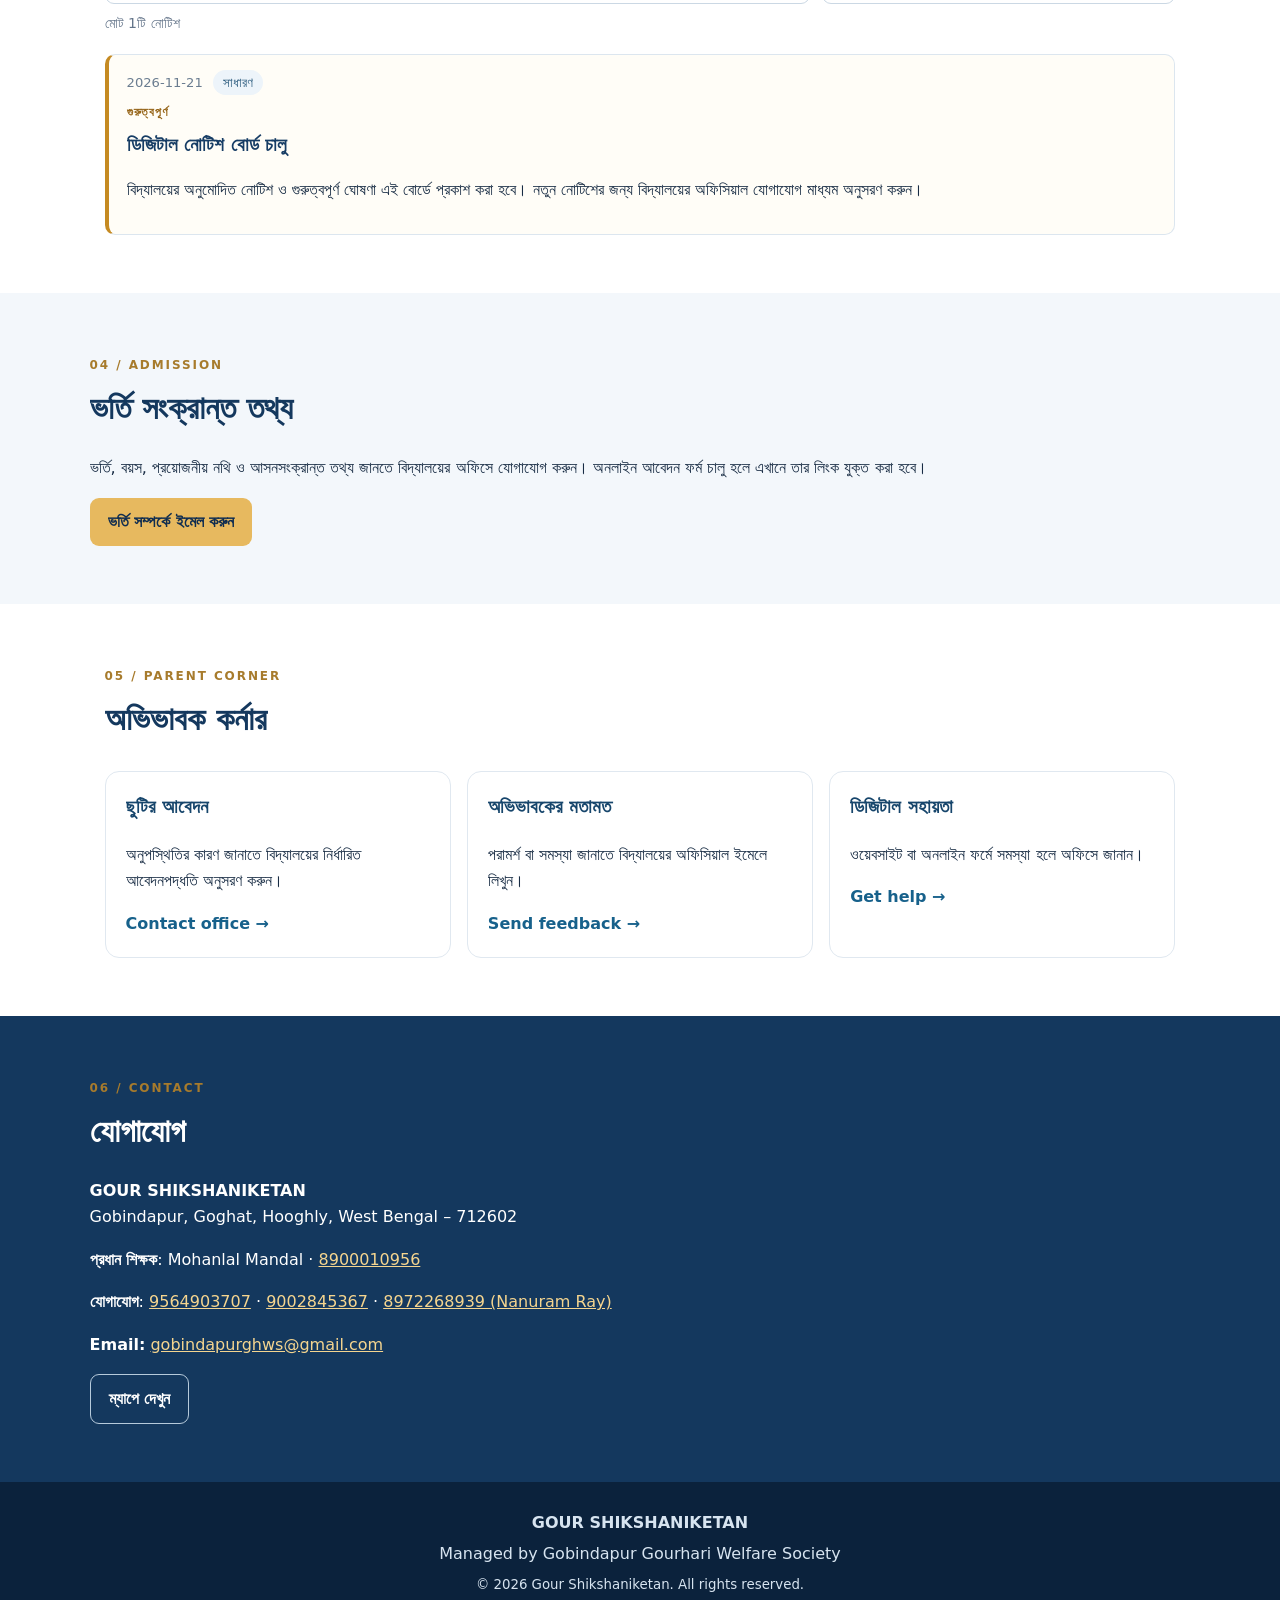
==== commit 1602c005: "Update main website: add school logo, contact number and online notices" ====
--- a/index.html
+++ b/index.html
@@ -9,7 +9,7 @@
 <body>
 <header class="top">
   <div class="brand">
-    <img src="assets/school-logo.jpg" alt="Gour Shikshaniketan logo" onerror="this.style.display='none'">
+    <img src="school-logo.jpg" alt="Gour Shikshaniketan logo">
     <div><strong>GOUR SHIKSHANIKETAN</strong><small data-bn="গোবিন্দপুর, গোঘাট, হুগলি" data-en="Gobindapur, Goghat, Hooghly">গোবিন্দপুর, গোঘাট, হুগলি</small></div>
   </div>
   <button id="langBtn" class="lang" type="button">English</button>
@@ -42,12 +42,7 @@
 <div class="notice-tools">
   <input id="noticeSearch" type="search" placeholder="নোটিশ খুঁজুন / Search notices" aria-label="Search notices">
   <select id="noticeCategory" aria-label="Filter notices">
-    <option value="all">সব নোটিশ / All categories</option>
-    <option value="general">সাধারণ / General</option>
-    <option value="exam">পরীক্ষা / Examination</option>
-    <option value="holiday">ছুটি / Holiday</option>
-    <option value="admission">ভর্তি / Admission</option>
-    <option value="event">অনুষ্ঠান / Event</option>
+    <option value="all">সব নোটিশ / All categories</option><option value="general">সাধারণ / General</option><option value="exam">পরীক্ষা / Examination</option><option value="holiday">ছুটি / Holiday</option><option value="admission">ভর্তি / Admission</option><option value="event">অনুষ্ঠান / Event</option>
   </select>
 </div>
 <div id="noticeCount" class="notice-count" aria-live="polite"></div>
@@ -65,11 +60,12 @@
 <section id="contact" class="section contact"><div class="section-head"><span>06 / CONTACT</span><h2 data-bn="যোগাযোগ" data-en="Contact">যোগাযোগ</h2></div>
 <p><b>GOUR SHIKSHANIKETAN</b><br>Gobindapur, Goghat, Hooghly, West Bengal – 712602</p>
 <p><b data-bn="প্রধান শিক্ষক" data-en="Head Teacher">প্রধান শিক্ষক</b>: Mohanlal Mandal · <a href="tel:8900010956">8900010956</a></p>
-<p><b data-bn="যোগাযোগ" data-en="School Contact">যোগাযোগ</b>: <a href="tel:9564903707">9564903707</a> · <a href="tel:9002845367">9002845367</a></p>
+<p><b data-bn="যোগাযোগ" data-en="School Contact">যোগাযোগ</b>: <a href="tel:9564903707">9564903707</a> · <a href="tel:9002845367">9002845367</a> · <a href="tel:8972268939">8972268939 (Nanuram Ray)</a></p>
 <p><b>Email:</b> <a href="mailto:gobindapurghws@gmail.com">gobindapurghws@gmail.com</a></p>
 <a class="btn light" href="https://www.google.com/maps/search/?api=1&query=Gour+Shikshaniketan+Gobindapur+Goghat+Hooghly" target="_blank" rel="noopener" data-bn="ম্যাপে দেখুন" data-en="View on Map">ম্যাপে দেখুন</a>
 </section>
 </main>
 <footer><strong>GOUR SHIKSHANIKETAN</strong><p>Managed by Gobindapur Gourhari Welfare Society</p><small>© <span id="year"></span> Gour Shikshaniketan. All rights reserved.</small></footer>
+<script src="backend-config.js"></script>
 <script src="script.js"></script>
-</body></html>+</body></html>
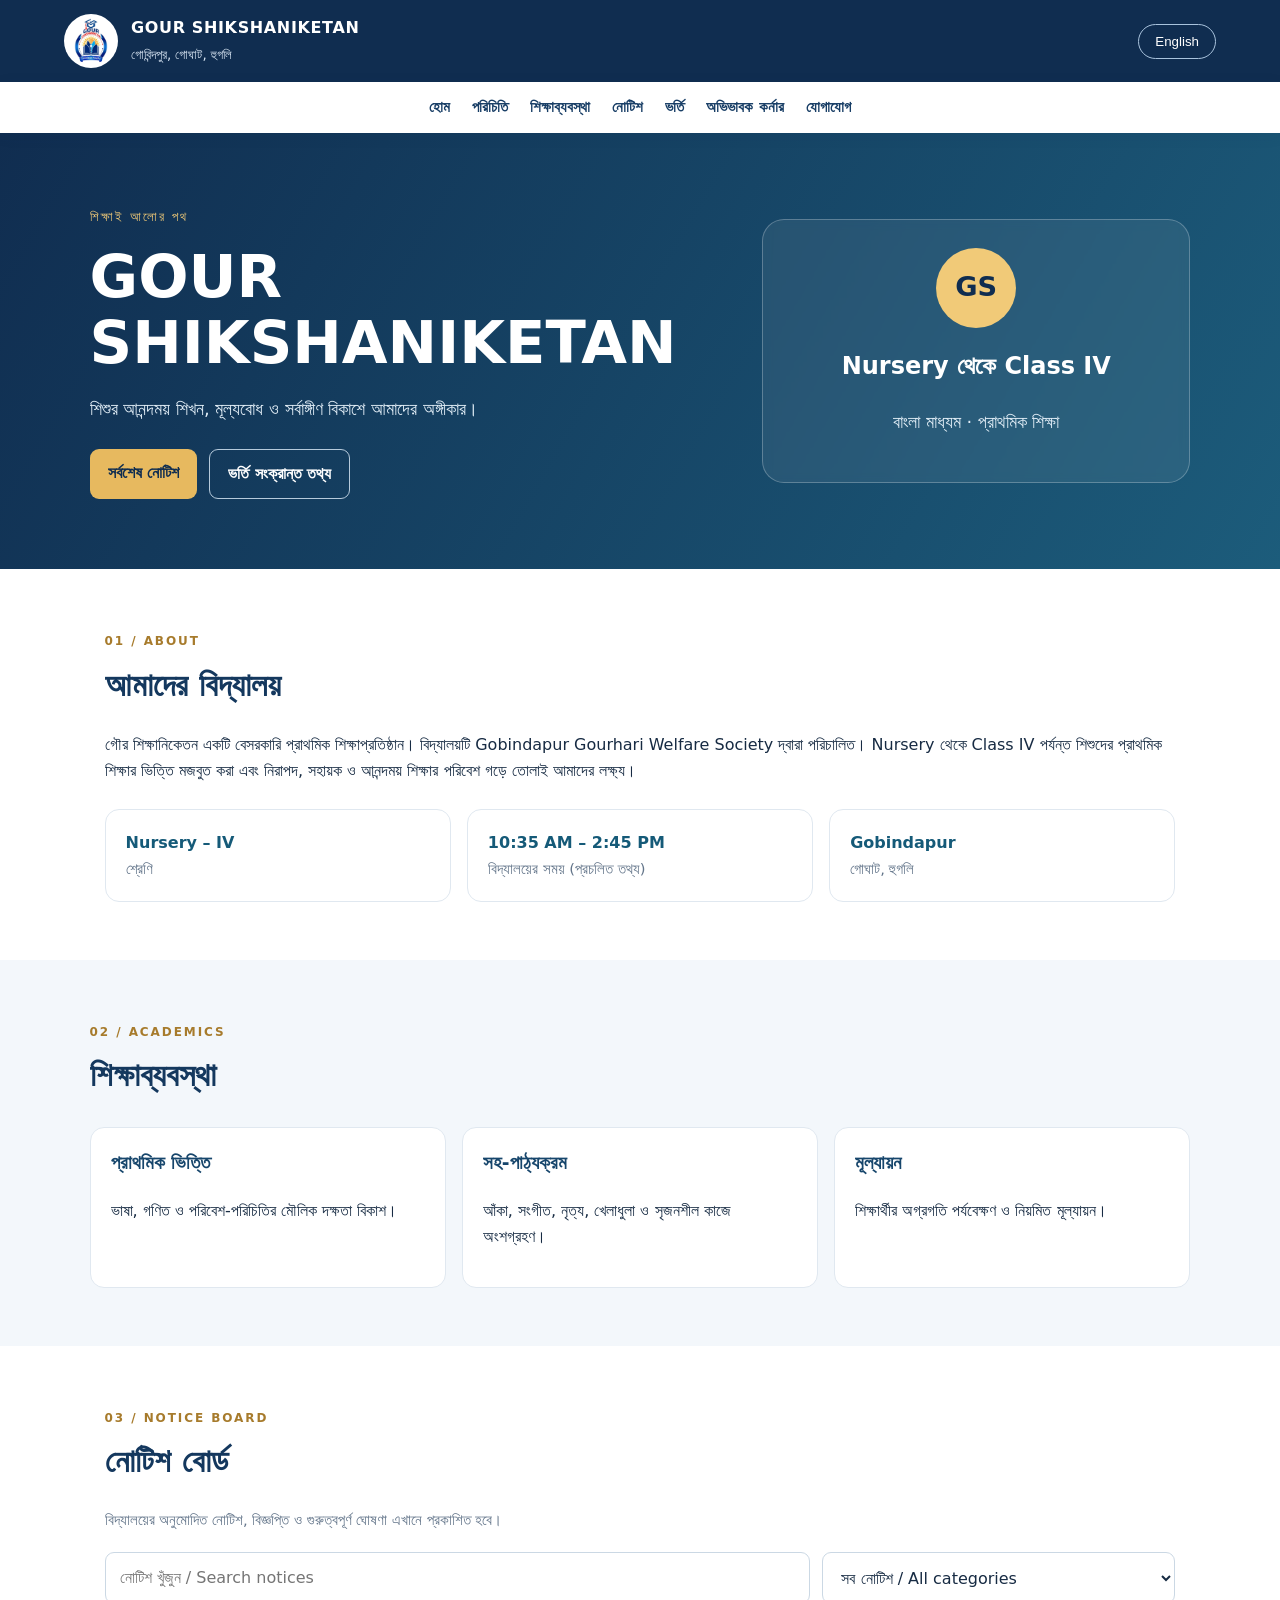
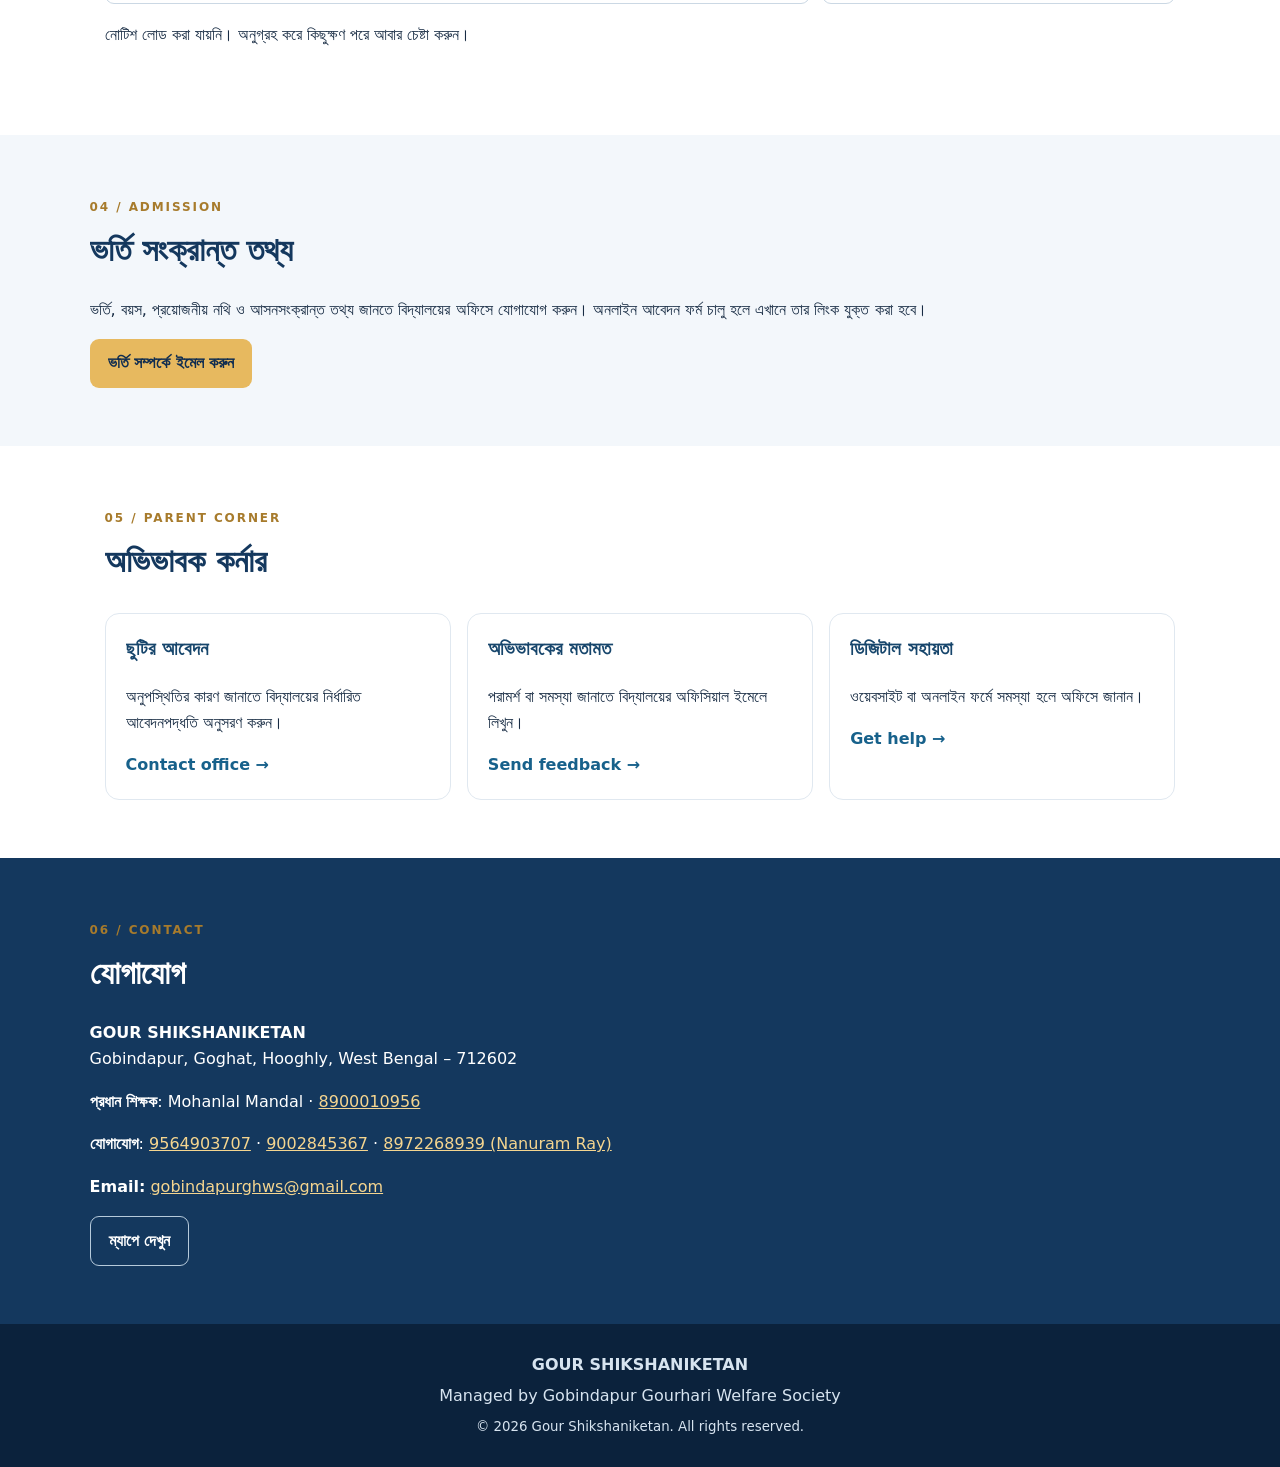
==== commit 3d539194: "Add files via upload" ====
--- a/index.html
+++ b/index.html
@@ -47,6 +47,7 @@
 </div>
 <div id="noticeCount" class="notice-count" aria-live="polite"></div>
 <div id="noticeList" class="notice-list"><p>নোটিশ লোড হচ্ছে…</p></div>
+<div id="noticeArchive" class="notice-archive"></div>
 </section>
 <section id="admission" class="section tinted"><div class="section-head"><span>04 / ADMISSION</span><h2 data-bn="ভর্তি সংক্রান্ত তথ্য" data-en="Admission Information">ভর্তি সংক্রান্ত তথ্য</h2></div>
 <p data-bn="ভর্তি, বয়স, প্রয়োজনীয় নথি ও আসনসংক্রান্ত তথ্য জানতে বিদ্যালয়ের অফিসে যোগাযোগ করুন। অনলাইন আবেদন ফর্ম চালু হলে এখানে তার লিংক যুক্ত করা হবে।" data-en="For admission, age criteria, required documents and seat availability, contact the school office. The online application link will be added here when activated.">ভর্তি, বয়স, প্রয়োজনীয় নথি ও আসনসংক্রান্ত তথ্য জানতে বিদ্যালয়ের অফিসে যোগাযোগ করুন। অনলাইন আবেদন ফর্ম চালু হলে এখানে তার লিংক যুক্ত করা হবে।</p>
--- a/style.css
+++ b/style.css
@@ -9,3 +9,10 @@
 .pinned-label{display:inline-block;margin-top:8px;color:#956316;font-size:.72rem;font-weight:800;letter-spacing:.08em}
 .notice h3{margin:5px 0}
 @media(max-width:600px){.notice-tools{grid-template-columns:1fr}}
+
+/* Notice attachments and archive */
+.notice-image{display:block;width:100%;max-width:560px;max-height:420px;object-fit:contain;margin:14px 0;border-radius:12px}
+.notice-download{display:inline-block;margin-top:12px;padding:9px 14px;border-radius:8px;background:#174ea6;color:#fff;text-decoration:none;font-weight:600}
+.notice-archive{margin-top:28px}.notice-archive>h3{margin-bottom:12px}
+.archive-year{border:1px solid #d8dee8;border-radius:10px;padding:12px 16px;margin:10px 0;background:#fff}
+.archive-year summary{cursor:pointer;font-weight:700}.archive-year .notice{margin-top:12px}
